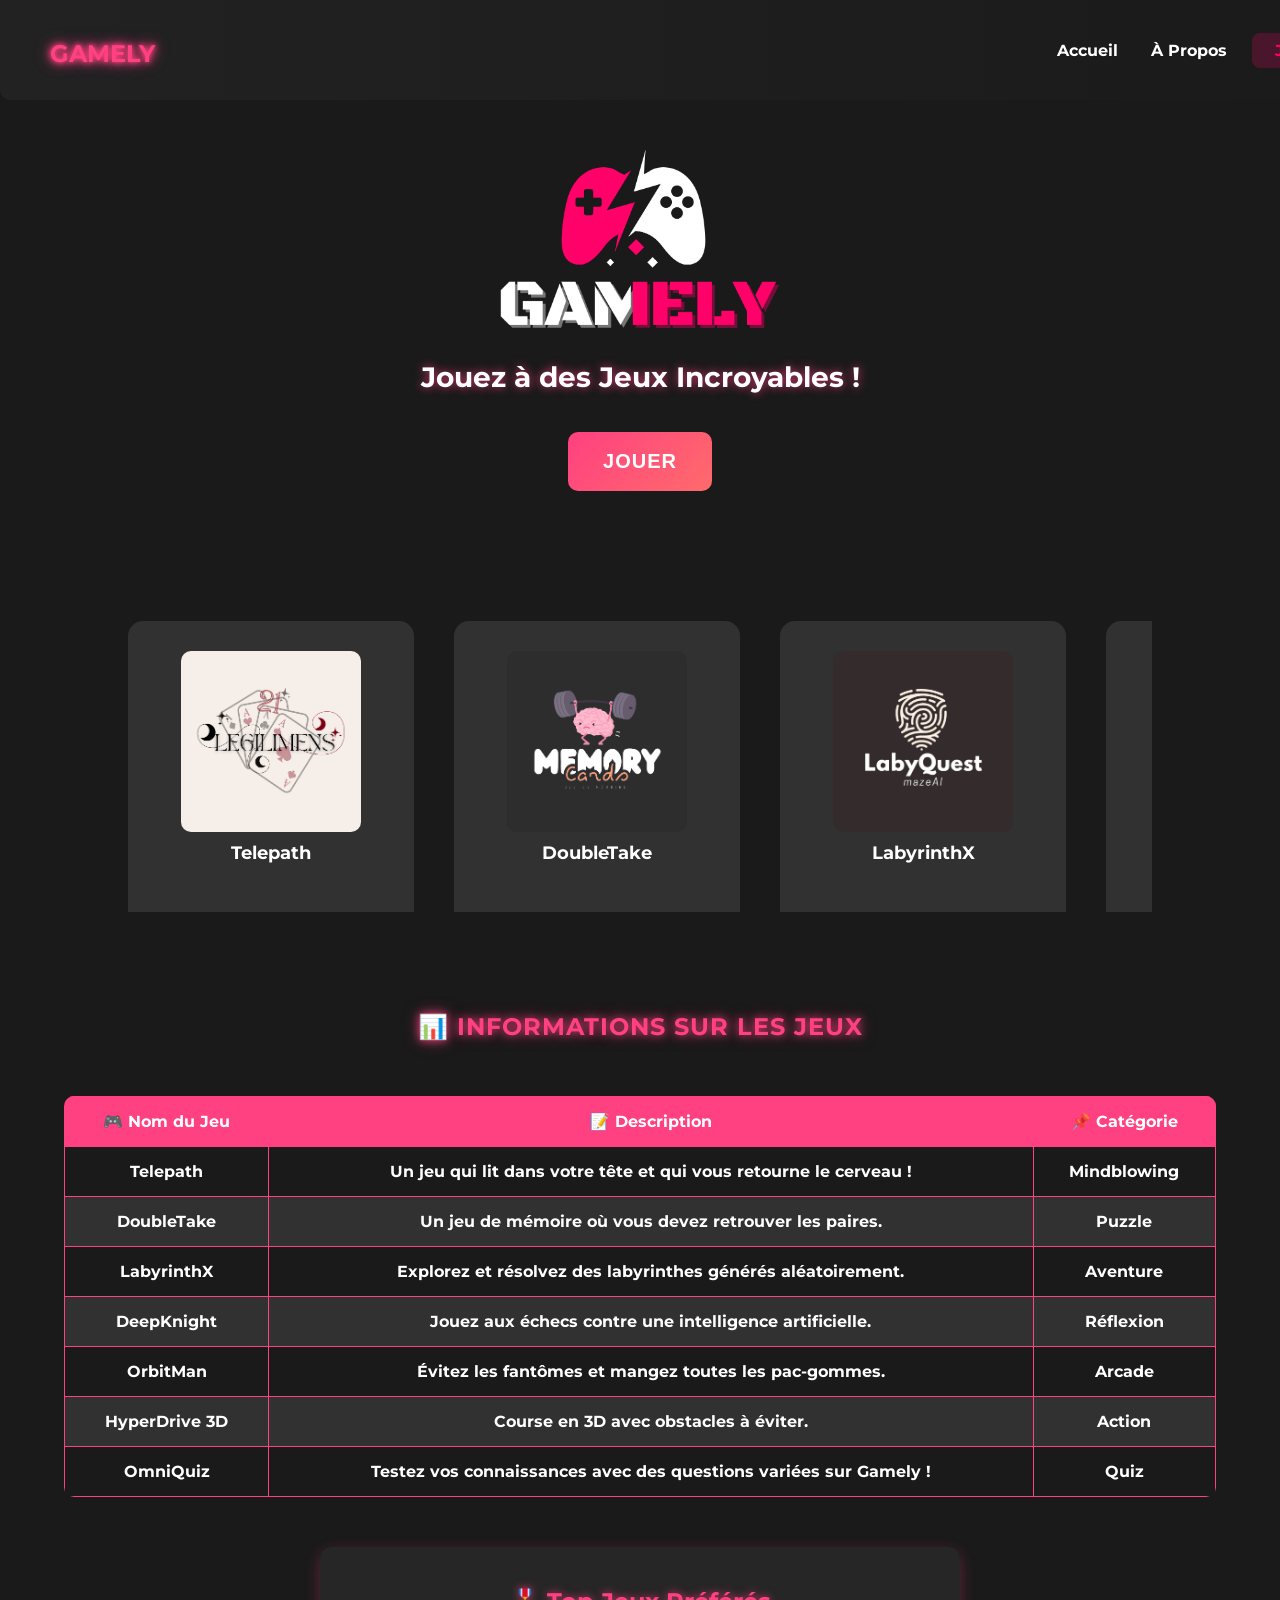
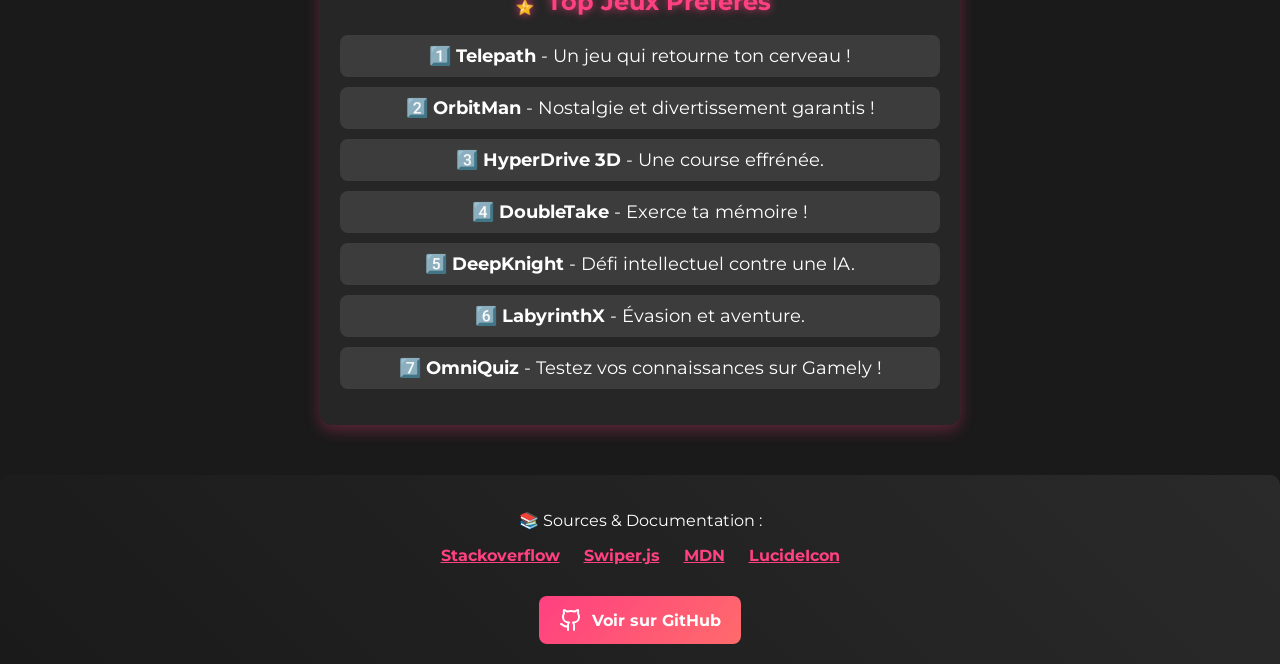
==== interface/index.html @ 01cd7a86 "feat(portal): implement core gaming hub, catalog, and modal launcher" ====
<!DOCTYPE html>
<html lang="fr">
<head>
    <meta charset="UTF-8">
    <meta name="viewport" content="width=device-width, initial-scale=1.0">
    <title>Gamely - Accueil</title>
    <link rel="stylesheet" href="css/styles.css">
    <link rel="icon" type="image/x-icon" href="images/favicon.ico">
    <script src="https://cdn.tailwindcss.com"></script>
    <script src="https://unpkg.com/lucide@latest"></script>
    <link rel="stylesheet" href="https://cdn.jsdelivr.net/npm/swiper/swiper-bundle.min.css">
    <link rel="stylesheet" href="https://cdnjs.cloudflare.com/ajax/libs/aos/2.3.4/aos.css">
</head>
<body>

    <header class="header">
        <h1 class="logo"><a href="index.html" class="neon-text">GAMELY</a></h1>
        <nav>
            <ul class="nav-links">
                <li><a href="index.html"><i data-lucide="home"></i> Accueil</a></li>
                <li><a href="about.html"><i data-lucide="info"></i> À Propos</a></li>
                <li class="nav-jeux"><a href="jeux.html"><i data-lucide="gamepad-2"></i> Jeux</a></li>
            </ul>
        </nav>
        <div class="menu-toggle" onclick="toggleMenu()">
            <i data-lucide="menu"></i>
        </div>
    </header>    

    <main class="content">
        <section class="hero" data-aos="fade-up">
            <img src="images/gamely.png" alt="Gamely Logo" class="hero-logo" data-aos="fade-up">
            <h1 class="hero-title">
                <a href="#top_jeux" style="color: inherit; text-decoration: none;">
                    Jouez à des Jeux Incroyables !
                </a>
            </h1>
            <button class="play-button" onclick="window.location.href='jeux.html'">Jouer</button>
        </section>
        
        <!-- 🎮 Carousel Jeux + liens ancres en js (vers page jeux.html) -->
        <div class="carousel-container" data-aos="fade-up"> 
            <div class="swiper mySwiper">
                <div class="swiper-wrapper">
                    <div class="swiper-slide" onclick="redirectToJeux(0)">
                        <img src="images/legilimens.png" alt="Telepath">
                        <h3>Telepath</h3>
                    </div>
                    <div class="swiper-slide" onclick="redirectToJeux(1)">
                        <img src="images/memorycard.png" alt="DoubleTake">
                        <h3>DoubleTake</h3>
                    </div>
                    <div class="swiper-slide" onclick="redirectToJeux(2)">
                        <img src="images/labyquest.png" alt="LabyrinthX">
                        <h3>LabyrinthX</h3>
                    </div>
                    <div class="swiper-slide" onclick="redirectToJeux(3)">
                        <img src="images/aichess.png" alt="DeepKnight">
                        <h3>DeepKnight</h3>
                    </div>
                    <div class="swiper-slide" onclick="redirectToJeux(4)">
                        <img src="images/pacman.png" alt="OrbitMan">
                        <h3>OrbitMan</h3>
                    </div>
                    <div class="swiper-slide" onclick="redirectToJeux(5)">
                        <img src="images/speedyverse.png" alt="HyperDrive 3D">
                        <h3>HyperDrive 3D</h3>
                    </div>
                    <div class="swiper-slide" onclick="redirectToJeux(6)">
                        <img src="images/quiz.png" alt="OmniQuiz">
                        <h3>OmniQuiz</h3>
                    </div>  
                </div>
            </div>
        </div>
        <!-- Popups des jeux -->
        <div id="popup-container" class="popup-container">
            <div class="popup-content">
                <span class="close-btn" onclick="closePopup()">&times;</span>
                <img id="popup-image" src="" alt="Game Image">
                <h3 id="popup-title"></h3>
                <p id="popup-description"></p>
        
                <!-- Tableau des commandes -->
                <table id="popup-commands" class="popup-commands">
                    <thead>
                        <tr>
                            <th>Touche</th>
                            <th>Action</th>
                        </tr>
                    </thead>
                    <tbody>
                        <!-- Ct dynam. rempli via JS -->
                    </tbody>
                </table>
        
                <button id="play-game-btn" class="play-game-btn">Lancer le jeu</button>
            </div>
        </div>        

        <!-- Tableau d'informations -->
        <section id="top_jeux" class="table-section title-line" data-aos="fade-up">
            <h2>📊 Informations sur les Jeux</h2>
            <table class="game-table">
                <thead>
                    <tr>
                        <th>🎮 Nom du Jeu</th>
                        <th>📝 Description</th>
                        <th>📌 Catégorie</th>
                    </tr>
                </thead>
                <tbody>
                    <tr>
                        <td>Telepath</td>
                        <td>Un jeu qui lit dans votre tête et qui vous retourne le cerveau !</td>
                        <td>Mindblowing</td>
                    </tr>
                    <tr>
                        <td>DoubleTake</td>
                        <td>Un jeu de mémoire où vous devez retrouver les paires.</td>
                        <td>Puzzle</td>
                    </tr>
                    <tr>
                        <td>LabyrinthX</td>
                        <td>Explorez et résolvez des labyrinthes générés aléatoirement.</td>
                        <td>Aventure</td>
                    </tr>
                    <tr>
                        <td>DeepKnight</td>
                        <td>Jouez aux échecs contre une intelligence artificielle.</td>
                        <td>Réflexion</td>
                    </tr>
                    <tr>
                        <td>OrbitMan</td>
                        <td>Évitez les fantômes et mangez toutes les pac-gommes.</td>
                        <td>Arcade</td>
                    </tr>
                    <tr>
                        <td>HyperDrive 3D</td>
                        <td>Course en 3D avec obstacles à éviter.</td>
                        <td>Action</td>
                    </tr>
                    <tr>
                        <td>OmniQuiz</td>
                        <td>Testez vos connaissances avec des questions variées sur Gamely !</td>
                        <td>Quiz</td>
                    </tr>
                </tbody>
            </table>
        </section>        
        
        <!-- 🎖️ Classement des Jeux -->
        <section class="game-ranking" data-aos="fade-up">
            <h2>🎖️ Top Jeux Préférés</h2>
            <ol>
                <li>1️⃣ <strong>Telepath</strong> - Un jeu qui retourne ton cerveau !</li>
                <li>2️⃣ <strong>OrbitMan</strong> - Nostalgie et divertissement garantis !</li>
                <li>3️⃣ <strong>HyperDrive 3D</strong> - Une course effrénée.</li>
                <li>4️⃣ <strong>DoubleTake</strong> - Exerce ta mémoire !</li>
                <li>5️⃣ <strong>DeepKnight</strong> - Défi intellectuel contre une IA.</li>
                <li>6️⃣ <strong>LabyrinthX</strong> - Évasion et aventure.</li>
                <li>7️⃣ <strong>OmniQuiz</strong> - Testez vos connaissances sur Gamely !</li>
            </ol>
        </section>
        
    </main>
    
    <!-- 🌍 Footer avec sources et crédits -->
    <footer class="footer" data-aos="fade-up">
        <p>📚 Sources & Documentation :</p>
        <ul>
            <li><a href="https://stackoverflow.com/" target="_blank">Stackoverflow</a></li>
            <li><a href="https://swiperjs.com/" target="_blank">Swiper.js</a></li>
            <li><a href="https://developer.mozilla.org/fr/" target="_blank">MDN</a></li>
            <li><a href="https://lucide.dev/" target="_blank">LucideIcon</a></li>
        </ul>
        <!-- 🔗 Bouton vers GitHub -->
        <div class="github-btn">
            <a href="#" target="_blank">
                <img src="images/github.svg" alt="GitHub" class="github-icon"> Voir sur GitHub
            </a>
        </div>
    </footer>

    <script src="https://cdn.jsdelivr.net/npm/swiper/swiper-bundle.min.js"></script>
    <script src="https://cdnjs.cloudflare.com/ajax/libs/aos/2.3.4/aos.js"></script>
    <script src="js/script.js"></script>
    <script>
        AOS.init();
        var swiper = new Swiper(".mySwiper", {
            slidesPerView: "auto",
            spaceBetween: 20,
            loop: true,
            autoplay: {
                delay: 3000,
                disableOnInteraction: false,
            },
            breakpoints: {
                640: { slidesPerView: 2, spaceBetween: 20 },
                768: { slidesPerView: 3, spaceBetween: 30 },
                1024: { slidesPerView: 4, spaceBetween: 40 }
            }
        });

        function toggleMenu() {
            const navLinks = document.querySelector(".nav-links");
            navLinks.classList.toggle("active");
        }
    </script>
</body>
</html>
---- interface/css/styles.css ----
/* 🎨 Amélioration du Design */
@import url('https://fonts.googleapis.com/css2?family=Montserrat:wght@300;400;600&display=swap');

body {
    font-family: 'Montserrat', sans-serif;
    background-color: #1a1a1a;
    color: white;
    margin: 0;
    padding: 0;
}

/* 🌟 Header et Navigation */
.header {
    display: flex;
    justify-content: space-between;
    align-items: center;
    padding: 15px 50px;
    background: linear-gradient(90deg, #222, #1a1a1a);
    border-bottom-left-radius: 10px;
    border-bottom-right-radius: 10px;
    position: fixed;
    width: 100%;
    top: 0;
    left: 0;
    z-index: 1000;
    height: 70px;
}

.neon-text {
    display: inline-block;
    font-size: 24px;
    font-weight: bold;
    text-decoration: none;
    color: #ff4081;
    text-shadow: 0 0 5px #ff4081, 0 0 10px #ff4081, 0 0 15px #ff4081;
    transition: transform 0.5s cubic-bezier(0.4, 0, 0.2, 1);
}

.neon-text:hover {
    transform: scale(1.08);
}

/* 🌟 Navigation - Alignement des icônes */
.nav-links {
    list-style: none;
    display: flex;
    gap: 25px;
}

.nav-links li {
    display: flex;
    align-items: center;
}

.nav-links li a {
    text-decoration: none;
    color: white;
    font-size: 16px;
    font-weight: bold;
    display: flex;
    align-items: center;
    gap: 8px;
    transition: color 0.3s, transform 0.3s;
    position: relative;
}

/* Effet de survol et soulignement dynamique */
.nav-links li a:hover {
    color: #ff4081;
    transform: scale(1.1);
}

.nav-links li a::after {
    content: "";
    position: absolute;
    width: 0%;
    height: 2px;
    bottom: -3px;
    left: 50%;
    background: #ff4081;
    transition: width 0.3s ease, left 0.3s ease;
}

.nav-links li a:hover::after {
    width: 100%;
    left: 0;
}
/* 🎮 Mise en avant de l'onglet "Jeux" */
.nav-links .nav-jeux a {
    color: #ff0062;
    font-weight: bold;
    background: rgba(255, 0, 111, 0.2);
    padding: 8px 15px;
    border-radius: 8px;
    transition: background 0.3s, transform 0.3s;
}

.nav-links .nav-jeux a:hover {
    background: rgba(255, 0, 111, 0.4);
    transform: scale(1.1);
}

/* 🎮 Section Hero */
.hero {
    text-align: center;
    margin-top: 100px;
    padding: 50px 20px;
}

/* 🌟 Animation d'apparition du logo */
@keyframes fadeSlideIn {
    0% {
        opacity: 0;
        transform: translateY(-50px) scale(0.8);
    }
    100% {
        opacity: 1;
        transform: translateY(0) scale(1);
    }
}

/* 🌟 Animation et logo */
@keyframes fadeSlideIn {
    0% {
        opacity: 0;
        transform: translateY(-40px) scale(0.7);
    }
    100% {
        opacity: 1;
        transform: translateY(0) scale(1);
    }
}

.hero-logo {
    width: 280px; 
    display: block;
    margin: 0 auto 15px auto;
    animation: fadeSlideIn 0.8s ease-out forwards;
    position: relative;
    z-index: 10;
}

/* 🎮 Texte sous le logo */
.hero-title {
    font-size: 28px;
    font-weight: bold;
    text-shadow: 0px 0px 10px rgba(255, 64, 129, 0.8);
    margin-top: 30px;
}

/* 🎮 Bouton Jouer - Mise en avant */
.play-button {
    background: linear-gradient(135deg, #ff4081, #ff6b6b);
    color: white;
    padding: 18px 35px;
    font-size: 20px;
    font-weight: bold;
    border-radius: 10px;
    cursor: pointer;
    border: none;
    transition: background 0.3s, transform 0.3s, box-shadow 0.3s;
    text-transform: uppercase;
    letter-spacing: 1px;
    margin-top: 15px;
    display: inline-block;
}

.play-button:hover {
    background: linear-gradient(135deg, #ff6b6b, #ff4081);
    transform: scale(1.1);
    box-shadow: 0px 5px 15px rgba(255, 64, 129, 0.8);
}

/* 🎮 Carrousel */
.carousel-container {
    margin: 50px auto;
    width: 80%;
    padding-top: 30px;
    padding-bottom: 30px;
}

.swiper-slide {
    display: flex;
    flex-direction: column;
    align-items: center;
    justify-content: center;
    cursor: pointer;
    background: rgba(255, 255, 255, 0.1);
    border-radius: 15px;
    padding: 30px;
    transition: transform 0.3s, box-shadow 0.3s;
    overflow: hidden;
    position: relative;
    text-align: center; 
    height: 100%; 
}

.swiper-slide:hover {
    transform: scale(1.05);
    box-shadow: 0px 0px 20px rgba(255, 64, 129, 0.8);
}

/* 🎮 Image des jeux dans le carrousel - Centrage parfait */
.swiper-slide img {
    display: flex;
    justify-content: center;
    align-items: center;
    margin: auto; 
    max-width: 80%; 
    max-height: 80%;
    object-fit: contain; 
    border-radius: 10px;
    transition: transform 0.3s, box-shadow 0.3s;
}

/* 🎮 Titre des Jeux */
.swiper-slide h3 {
    font-weight: bold;
    text-align: center;
    margin-top: 10px;
    font-size: 18px;
}

/* 📊 Section Informations sur les Jeux */
.table-section {
    text-align: center;
    margin-top: 50px;
}

.table-section h2 {
    font-size: 28px;
    font-weight: bold;
    color: #ff4081;
    text-shadow: 0px 0px 8px rgba(255, 64, 129, 0.8), 0px 0px 15px rgba(255, 64, 129, 0.5);
    position: relative;
    display: inline-block;
    padding-bottom: 10px;
}

/* 📊 Tableau */
.game-table {
    width: 90%;
    margin: 30px auto;
    border-collapse: collapse;
    border-radius: 10px;
    overflow: hidden;
    font-size: 16px;
}

.game-table th, .game-table td {
    border: 1px solid #ff4081;
    padding: 15px;
    text-align: center;
    font-weight: bold;
}

.game-table th {
    background: #ff4081;
    color: white;
    font-weight: bold;
}

.game-table tr:nth-child(even) {
    background: rgba(255, 255, 255, 0.1);
}

.game-table tr:hover {
    background: rgba(255, 255, 255, 0.2);
    transition: 0.3s;
}
/* Effet de survol et soulignement dynamique */
.title-line h2 {
    position: relative;
    display: inline-block;
    padding-bottom: 5px;
    font-size: 24px;
    font-weight: bold;
    color: #ff4081;
    text-transform: uppercase;
    letter-spacing: 1px;
    transition: color 0.3s ease-in-out;
}

.title-line h2::after {
    content: "";
    position: absolute;
    width: 0%;
    height: 2px;
    bottom: -5px;
    left: 50%;
    background: #ff4081;
    transition: width 0.3s ease, left 0.3s ease;
}

.title-line h2:hover {
    color: #ff6b6b;
}

.title-line h2:hover::after {
    width: 100%;
    left: 0;
}


/* 🍔 Menu Toggle (Mobile) */
.menu-toggle {
    display: none;
    font-size: 28px;
    cursor: pointer;
    color: white;
    transition: transform 0.3s;
}

.menu-toggle:hover {
    transform: scale(1.1);
}

/* 📱 Responsive - Apparition du menu burger uniquement sur mobile */
@media (max-width: 768px) {
    .menu-toggle {
        display: block;
    }

    .nav-links {
        display: none;
        flex-direction: column;
        position: absolute;
        top: 70px;
        right: 10px;
        background: linear-gradient(to bottom, #1a1a1a, #2a2a2a);
        width: 200px;
        text-align: right;
        padding: 10px;
        border-radius: 8px;
    }

    .nav-links.active {
        display: flex;
    }

    /* Ajustement de la navbar en mode mobile */
    .nav-links li {
        padding: 10px 0;
    }

    .nav-links li a {
        font-size: 18px;
    }

    .hero-title {
        font-size: 22px;
    }

    .play-button {
        font-size: 18px;
        padding: 12px 30px;
    }

    /* Ajustement du tableau sur mobile */
    .game-table {
        width: 100%;
    }
}

/* ~~~~~~🎮 Popup des jeux~~~~~~ */
.popup-container {
    display: none;
    position: fixed;
    top: 0;
    left: 0;
    width: 100%;
    height: 100%;
    background: rgba(0, 0, 0, 0.7);
    justify-content: center;
    align-items: center;
    z-index: 2000;
    backdrop-filter: blur(8px);
}

/* 🌟 Agrandissement et dispo */
.popup-content {
    background: #222;
    padding: 30px;
    border-radius: 15px;
    width: 480px; /* à Agrandir */
    max-width: 90%;
    text-align: center;
    position: relative;
    animation: fadeIn 0.4s ease-in-out;
    box-shadow: 0px 10px 20px rgba(0, 0, 0, 0.5);
}

/* 🔥 Animation d’apparition */
@keyframes fadeIn {
    from { opacity: 0; transform: translateY(-20px); }
    to { opacity: 1; transform: translateY(0); }
}

.popup-content img {
    display: block;
    margin: 0 auto;
    width: 80%;
    max-height: 200px;
    object-fit: contain;
    border-radius: 15px;
}

.popup-content h3 {
    font-size: 24px;
    font-weight: bold;
    margin-bottom: 10px;
    color: #ff4081;
    text-shadow: 0px 0px 5px rgba(255, 64, 129, 0.8);
}

.popup-content p {
    font-size: 16px;
    color: #ddd;
    margin-bottom: 15px;
}

/* 🕹 Tableau des commandes */
.popup-commands {
    width: 100%;
    margin-top: 15px;
    border-collapse: collapse;
    background: rgba(255, 255, 255, 0.05);
    border-radius: 8px;
}

.popup-commands th, .popup-commands td {
    border: 1px solid #ff4081;
    padding: 10px;
    text-align: center;
    font-weight: bold;
    color: white;
}

.popup-commands th {
    background: #ff4081;
    color: white;
}
.popup-commands td svg {
    display: block;
    margin: auto;
}

/* 🔥 Icônes Lucide et touches encadrées */
.popup-commands td i,
.popup-commands td strong {
    background: rgba(255, 255, 255, 0.1);
    padding: 6px 12px;
    border-radius: 5px;
    font-size: 18px;
    display: inline-flex;
    align-items: center;
    justify-content: center; /* Centrer  */
    text-align:center;
    min-width: 40px;
    min-height: 40px;
}

/* 🎮 Style des touches dans le tableau */
.key-box {
    display: inline-block;
    padding: 8px 14px;
    font-size: 16px;
    font-weight: bold;
    color: white;
    background: rgba(255, 255, 255, 0.2);
    border: 2px solid white;
    border-radius: 8px;
    text-align: center;
    min-width: 40px;
}

/* 🖱️ Icônes Lucide dans le tableau */
.popup-commands td i {
    font-size: 24px;
    display: flex;
    align-items: center;
    justify-content: center;
}

/* 🚀 Bouton "Lancer le jeu" */
.play-game-btn {
    background: linear-gradient(135deg, #ff4081, #ff6b6b);
    color: white;
    padding: 14px 28px;
    font-size: 18px;
    font-weight: bold;
    border-radius: 10px;
    cursor: pointer;
    border: none;
    transition: background 0.3s, transform 0.3s;
    margin-top: 10px;
}

.play-game-btn:hover {
    background: linear-gradient(135deg, #ff6b6b, #ff4081);
    transform: scale(1.1);
}

/* ❌ Ajustement de la croix pour fermer la popup */
.close-btn {
    position: absolute;
    top: 10px;
    right: 15px;
    font-size: 30px;
    cursor: pointer;
    color: white;
    transition: transform 0.3s;
}

.close-btn:hover {
    transform: scale(1.2);
}

/* 📱 Responsive: Ajustement pour mobile */
@media (max-width: 500px) {
    .popup-content {
        width: 90%;
        padding: 20px;
    }
    .popup-commands td i,
    .popup-commands td strong {
        font-size: 16px;
        padding: 5px 8px;
    }
}

/* ~~~~~~~~🕹 Galerie des Jeux (page jeux.html)~~~~~~~~ */
.game-gallery {
    display: flex;
    flex-wrap: wrap;
    justify-content: center;
    gap: 30px;
    padding: 50px 20px;
}

.game-card {
    background: rgba(255, 255, 255, 0.1);
    padding: 20px;
    border-radius: 15px;
    text-align: center;
    cursor: pointer;
    transition: transform 0.3s ease, box-shadow 0.3s ease;
    width: 250px; /* à Agrandir */
    height: 320px; /* à Ajuster */
}

.game-card img {
    display: flex;
    justify-content: center;
    align-items: center;
    margin: auto; 
    width: 90%;
    height: 180px; /* à Ajustement */
    object-fit: cover;
    border-radius: 10px;
}

.game-card h3 {
    font-size: 20px;
    font-weight: bold;
    margin-top: 10px;
}

/* Effet au survol */
.game-card:hover {
    transform: scale(1.08);
    box-shadow: 0px 5px 15px rgba(255, 64, 129, 0.5);
}

/* ~~~~🎮 Popup des jeux~~~~ */
.popup-container {
    display: none;
    position: fixed;
    top: 0;
    left: 0;
    width: 100%;
    height: 100%;
    background: rgba(0, 0, 0, 0.8);
    justify-content: center;
    align-items: center;
    z-index: 9999;
    overflow: auto;
}

/* 📌 Style de la popup */
.popup-content {
    background: #1a1a1a;
    padding: 30px;
    border-radius: 15px;
    width: 500px; /* à Agrandir */
    text-align: center;
    position: relative;
    animation: fadeIn 0.3s ease-in-out;
}

/* 📌 Image de la popup */
.popup-content img {
    display: block;
    margin: 0 auto;
    width: 80%;
    max-height: 200px;
    object-fit: contain;
    border-radius: 15px;
}

/* 📌 Titre et description */
.popup-content h3 {
    font-size: 24px;
    font-weight: bold;
    margin-bottom: 10px;
}

.popup-content p {
    font-size: 16px;
    color: #ddd;
    margin-bottom: 15px;
}

/* 🎨 Style du pseudo du créateur */
.popup-creator {
    font-size: 16px;
    color: #fff;
    margin-top: 10px;
    font-style: italic;
}

/* 🌟 Lien du créateur avec effet néon */
.creator-link {
    color: #ff4081;
    text-shadow: 0 0 5px #ff4081, 0 0 7px #ff4081, 0 0 12px #ff4081;
    font-weight: bold;
    transition: color 0.3s, text-shadow 0.3s, transform 0.3s;
    position: relative;
    display: inline-block;
}

/* 🔥 Animation de soulignement */
.creator-link::after {
    content: "";
    position: absolute;
    width: 0%;
    height: 2px;
    bottom: -3px;
    left: 50%;
    background: #ff4081;
    transition: width 0.3s ease, left 0.3s ease;
}

.creator-link:hover {
    color: #ff6b6b;
    text-shadow: 0 0 10px #ff6b6b, 0 0 20px #ff6b6b, 0 0 30px #ff6b6b;
    transform: scale(1.1);
}

.creator-link:hover::after {
    width: 100%;
    left: 0;
}

/* 🕹 Table des commandes */
.popup-commands {
    width: 100%;
    margin-top: 15px;
    border-collapse: collapse;
    border-radius: 10px; /* Arrondi */
    overflow: hidden;
    background: rgba(255, 255, 255, 0.05);
}

.popup-commands th, .popup-commands td {
    border: 1px solid #ff4081;
    padding: 10px;
    text-align: center;
    font-weight: bold;
    color: white;
}

/* 🎮 Bouton "Lancer le jeu" */
.play-game-btn {
    background: linear-gradient(135deg, #ff4081, #ff6b6b);
    color: white;
    padding: 14px 28px;
    font-size: 16px;
    font-weight: bold;
    border-radius: 10px;
    cursor: pointer;
    border: none;
    transition: background 0.3s, transform 0.3s;
}

.play-game-btn:hover {
    background: linear-gradient(135deg, #ff6b6b, #ff4081);
    transform: scale(1.1);
}

/* ❌ Bouton pour fermer la popup */
.close-btn {
    position: absolute;
    top: 15px;
    right: 20px;
    font-size: 30px;
    cursor: pointer;
    color: white;
    transition: transform 0.3s;
}

.close-btn:hover {
    transform: scale(1.2);
}

/* 🎖️ Classement des jeux */
.game-ranking {
    margin: 50px auto;
    padding: 20px;
    max-width: 600px;
    text-align: center;
    background: rgba(255, 255, 255, 0.05);
    border-radius: 12px;
    box-shadow: 0px 5px 15px rgba(255, 64, 129, 0.3);
}

.game-ranking h2 {
    font-size: 24px;
    font-weight: bold;
    color: #ff4081;
    text-shadow: 0px 0px 8px rgba(255, 64, 129, 0.8);
}

.game-ranking ol {
    list-style: none;
    padding: 0;
}

.game-ranking li {
    font-size: 18px;
    margin: 10px 0;
    padding: 10px;
    background: rgba(255, 255, 255, 0.1);
    border-radius: 8px;
    transition: transform 0.3s, box-shadow 0.3s;
}

.game-ranking li:hover {
    transform: scale(1.05);
    box-shadow: 0px 5px 15px rgba(255, 64, 129, 0.5);
}


/*~~~~~~~🌍 Footer~~~~~~ */
.footer {
    margin-top: 50px;
    padding: 20px;
    background: linear-gradient(45deg, #1a1a1a, #2a2a2a);
    border-top-left-radius: 10px;
    border-top-right-radius: 10px;
    text-align: center;
    color: white;
}

.footer ul {
    list-style: none;
    padding: 0;
}

.footer ul li {
    display: inline;
    margin: 0 10px;
}

.footer ul li a {
    color: #ff4081;
    font-weight: bold;
    transition: color 0.3s;
}

.footer ul li a:hover {
    color: #ff6b6b;
}

/* Underline neon */
.neon-underline {
    position: relative;
    display: inline-block;
    color: #ff4081;
    transition: color 0.3s;
    font-style: italic;
    font-weight: bold;
}

.neon-underline::after {
    content: "";
    position: absolute;
    left: 0;
    bottom: -4px;
    width: 0;
    height: 3px;
    font-style: italic;
    font-weight: bold;
    background: linear-gradient(90deg, #ff4081, #ff6b6b);
    box-shadow: 0 0 5px #ff4081, 0 0 10px #ff4081;
    transition: width 0.4s cubic-bezier(0.4, 0, 0.2, 1);
}

.neon-underline:hover {
    color: rgb(253, 103, 153);
    text-shadow: 0 0 5px #ff4081, 0 0 10px #ff4081, 0 0 20px #ff4081;
}

.neon-underline:hover::after {
    width: 100%;
}

/* 📌 Bouton GitHub dans le footer */
.github-btn {
    margin-top: 15px;
    text-align: center;
    display: inline-flex;          /* Aligne l'icône et le texte */
    align-items: center;           /* Centre verticalement l'icône et le texte */
}

.github-btn a {
    display: inline-flex;
    align-items: center;
    gap: 5px;                      /* Réduit l'espacement entre l'icône et le texte */
    padding: 12px 20px;
    background: linear-gradient(135deg, #ff4081, #ff6b6b);
    color: white;
    font-weight: bold;
    text-decoration: none;
    border-radius: 8px;
    transition: transform 0.2s ease-in-out, box-shadow 0.2s ease-in-out;
}

.github-btn a i {
    font-size: 20px;
}

.github-btn a:hover {
    transform: scale(1.05);        /* Légèrement moins fort pour garder l'effet élégant */
    box-shadow: 0px 0px 10px rgba(255, 64, 129, 0.8);
}

/* Icon GitHub */
.github-icon {
    width: 24px;                   /* Taille réduite pour mieux s'aligner */
    height: 24px;
    vertical-align: middle;
    margin-right: 4px;             /* Réduit l'espace entre l'icône et le texte */
    transition: transform 0.3s ease-in-out;
}

.github-btn:hover .github-icon {
    transform: scale(1.1);
}

/* 🎖️ Classement des jeux */
.game-ranking {
    margin: 50px auto;
    padding: 20px;
    max-width: 600px;
    text-align: center;
    background: rgba(255, 255, 255, 0.05);
    border-radius: 12px;
    box-shadow: 0px 5px 15px rgba(255, 64, 129, 0.3);
}

.game-ranking h2 {
    font-size: 24px;
    font-weight: bold;
    color: #ff4081;
    text-shadow: 0px 0px 8px rgba(255, 64, 129, 0.8);
}

.game-ranking ol {
    list-style: none;
    padding: 0;
}

.game-ranking li {
    font-size: 18px;
    margin: 10px 0;
    padding: 10px;
    background: rgba(255, 255, 255, 0.1);
    border-radius: 8px;
    transition: transform 0.3s, box-shadow 0.3s;
}

.game-ranking li:hover {
    transform: scale(1.05);
    box-shadow: 0px 5px 15px rgba(255, 64, 129, 0.5);
}

/* ~~~~~~~~🎮 Popup du jeu (lancer)~~~~~~~~ */
.game-popup {
    display: none;
    position: fixed;
    top: 0;
    left: 0;
    width: 100%;
    height: 100%;
    background: rgba(0, 0, 0, 0.9);
    justify-content: center;
    align-items: center;
    z-index: 3000;
    backdrop-filter: blur(8px);
    transition: opacity 0.3s ease-in-out;
}

/* 📌 Contenu de la popup */
.game-popup-content {
    width: 90%;
    height: 90%;
    max-width: 1100px; 
    max-height: 90vh;
    background: #1a1a1a;
    border-radius: 15px;
    position: relative;
    display: flex;
    flex-direction: column;
    overflow: hidden;
    box-shadow: 0px 10px 30px rgba(0, 0, 0, 0.7);
}

/* 🕹️ Iframe du jeu */
#game-iframe {
    width: 100%;
    height: 100%;
    border-radius: 10px;
    background: #000;
}

/* 🔘 Boutons d'actions */
.game-popup-header {
    display: flex;
    justify-content: space-between;
    align-items: center;
    padding: 12px;
    background: #222;
    border-top-left-radius: 15px;
    border-top-right-radius: 15px;
    box-shadow: 0px 3px 8px rgba(0, 0, 0, 0.3);
    align-items: center;
}

/* conteneur boutons "Plein écran" et "Relancer" */
.game-controls {
    display: flex;
    gap: 8px;
}

/* 🖥️ Bouton plein écran */
.fullscreen-btn {
    background: #ff4081;
    color: white;
    border: none;
    padding: 10px 18px;
    cursor: pointer;
    font-size: 16px;
    border-radius: 8px;
    transition: background 0.3s, transform 0.3s;
    display: flex;
    align-items: center;
    gap: 8px;
}

.fullscreen-btn i {
    font-size: 20px;
}

.fullscreen-btn:hover {
    background: #ff6b6b;
    transform: scale(1.05);
}

/* 🎮 Bouton Relancer */
.reload-game-btn {
    background: #ff4081;
    color: white;
    border: none;
    padding: 10px 18px;
    cursor: pointer;
    font-size: 16px;
    border-radius: 8px;
    transition: background 0.3s, transform 0.3s;
    display: flex;
    align-items: center;
    gap: 8px;
}

.reload-game-btn i {
    font-size: 20px;
}

.reload-game-btn:hover {
    background: #ff6b6b;
    transform: scale(1.05);
}

/* ❌ Bouton pour fermer */
.close-game-btn {
    font-size: 28px;
    cursor: pointer;
    color: white;
    transition: transform 0.3s, color 0.3s;
    margin-left: auto;
}

.close-game-btn:hover {
    transform: scale(1.2);
    color: #ff4081;
}

/* 📱 Responsive: Ajustement pour mobile */
@media (max-width: 768px) {
    .game-popup-content {
        width: 95%;
        height: 85%;
    }

    .fullscreen-btn {
        padding: 8px 14px;
        font-size: 14px;
    }

    .close-game-btn {
        font-size: 24px;
    }
}

/* 🔥 Animation de transition du popup */
@keyframes fadeInScale {
    from {
        opacity: 0;
        transform: scale(0.8);
    }
    to {
        opacity: 1;
        transform: scale(1);
    }
}

@keyframes fadeOutScale {
    from {
        opacity: 1;
        transform: scale(1);
    }
    to {
        opacity: 0;
        transform: scale(0.8);
    }
}

/* ~~~~~~about.html~~~~~~ */

/* 🌟 Espacement du logo */
.hero-logo2 {
    width: 280px; 
    display: block;
    margin: 0 auto 15px auto;
    animation: fadeSlideIn 0.8s ease-out forwards;
    position: relative;
    z-index: 10;
    margin-top: 90px;
    margin-bottom: 20px;
}

/* 🏆 Espacement du titre "À Propos de Gamely" */
.hero-title2 {
    font-size: 28px;
    font-weight: bold;
    text-shadow: 0px 0px 10px rgba(255, 64, 129, 0.8);
    margin-top: 30px;
    margin-bottom: 10px;
}

/* 📜 Espacement du texte de description */
.about-text {
    font-size: 1.2rem;
    line-height: 2.2; 
    text-align: center;
    margin: 0 auto; 
    padding: 20px ;
}

/* ~~~~Tableau about.html~~~~ */
.container {
    max-width: 900px;
    margin: 0 auto;
    padding: 20px;
    text-align: center;
}

.games-table {
    width: 100%;
    border-collapse: collapse;
    margin-top: 20px;
    background: rgba(255, 255, 255, 0.05);
    border-radius: 10px;
    overflow: hidden;
}

.games-table th, .games-table td {
    border: 1px solid rgba(255, 64, 129, 0.7);
    padding: 12px;
    text-align: center;
    color: white;
}

.games-table th {
    background: #ff4081;
    color: white;
    font-size: 18px;
}

.games-table tr:nth-child(even) {
    background: rgba(255, 255, 255, 0.03);
}

.games-table tr:hover {
    background: rgba(255, 64, 129, 0.1);
    transition: 0.3s ease;
}


/* Texte néon corps */
.neon-textC {
    font-size: 19.5px;
    font-weight: bold;
    padding: 5px;
    text-decoration: none;
    color: #ff4081;
    text-shadow: 0 0 1px #ff4081, 0 0 5px #ff4081, 0 0 10px #ff4081;
    transition: transform 0.3s;
}

.neon-textC:hover {
    transform: scale(1.1);
}

/* ~~~~🎠 Carrousel de Présentation (about)~~~~ */
.presentation-carousel {
    width: 90%;
    max-width: 850px;
    margin: 30px auto;
    padding: 15px;
    background: rgba(20, 20, 20, 0.9);
    border-radius: 15px;
    box-shadow: 0px 0px 15px rgba(255, 64, 129, 0.6);
    overflow: hidden;
    position: relative;
    transition: height 0.8s ease-in-out;
    min-height: unset;
}

/* Centrage vertical et horizontal des slides */
.presentation-carousel .swiper-slide {
    display: flex;
    align-items: center;
    justify-content: center;
    text-align: center;
}

/* Empêcher les sauts de contenu */
.presentation-carousel .swiper-wrapper {
    display: flex;
    align-items: center;
}

/* Ajuster hauteur minimum */
.presentation-carousel {
    min-height: 200px;
}


/* 🌟 Slide contenant chaque section */
.presentation-slide {
    min-width: 100%;
    transition: transform 0.5s ease-in-out;
    display: flex;
    align-items: center;
    justify-content: center;
    min-height: 400px; 
}

/* 🌟 Contenu des slides */
.card-container {
    position: relative;
    padding: 20px;
    background: rgba(40, 40, 40, 0.95);
    border-radius: 10px;
    text-align: center;
    color: white;
    transition: transform 0.3s ease, box-shadow 0.3s ease;
}

/* ✨ Effet au survol */
.card-container:hover {
    transform: scale(1.02);
    box-shadow: 0px 0px 12px rgba(255, 64, 129, 0.8);
}

/* 🖱️ Drag Scroll - Effet naturel */
.carousel-container {
    display: flex;
    overflow: hidden;
    cursor: grab;
    user-select: none;
}

.carousel-container:active {
    cursor: grabbing;
}

/* 🌟 Pagination */
.swiper-pagination-bullet {
    background: rgba(255, 64, 129, 0.5);
    width: 10px;
    height: 10px;
    border-radius: 50%;
    margin: 0 5px;
    cursor: pointer;
    transition: transform 0.2s ease;
}

.swiper-pagination-bullet-active {
    background: rgba(255, 64, 129, 1);
    transform: scale(1.2);
}

/* 📌 M.P des tableaux */
.table-container {
    width: 100%;
    max-width: 850px;
    margin: 20px auto;
    background: rgba(30, 30, 30, 0.9);
    padding: 20px;
    border-radius: 15px;
    text-align: left;
}

/* 🔥 M.P Titres des tableaux */
.table-container h2 {
    font-size: 22px;
    font-weight: bold;
    color: #ff4081;
    text-align: center;
    margin-bottom: 15px;
    text-transform: uppercase;
    letter-spacing: 1px;
}

/* 🌟 Style des listes dans les tableaux */
.table-container ul,
.table-container ol {
    list-style: none;
    padding: 0;
}

.table-container ul li,
.table-container ol li {
    background: rgba(255, 255, 255, 0.1);
    padding: 12px;
    border-radius: 10px;
    margin-bottom: 8px;
    display: flex;
    align-items: center;
    gap: 10px;
    transition: all 0.3s ease-in-out;
}

/* Effet au survol */
.table-container ul li:hover,
.table-container ol li:hover {
    background: rgba(255, 255, 255, 0.2);
    transform: translateY(-3px);
}

/* 🌟 Icônes dans les listes */
.table-container ul li i,
.table-container ol li i {
    color: #ff6b6b;
    font-size: 18px;
}

/* 🎨 Style des flèches Swiper */
.swiper-button-next,
.swiper-button-prev {
    color: #ff4081 !important;
    padding: 12px;
    border-radius: 50%;
    transition: all 0.3s ease-in-out;
}

.swiper-button-next:hover,
.swiper-button-prev:hover {
    color: #ff0062 !important;
    transform: scale(1.1);
}

/* 🏆 Style des points Swiper */
.swiper-pagination-bullet {
    background: linear-gradient(135deg, #ff4081, #ff6b6b) !important;
    width: 12px;
    height: 12px;
    opacity: 0.7;
    transition: opacity 0.3s ease-in-out;
}

.swiper-pagination-bullet-active {
    opacity: 1;
    transform: scale(1.3);
}
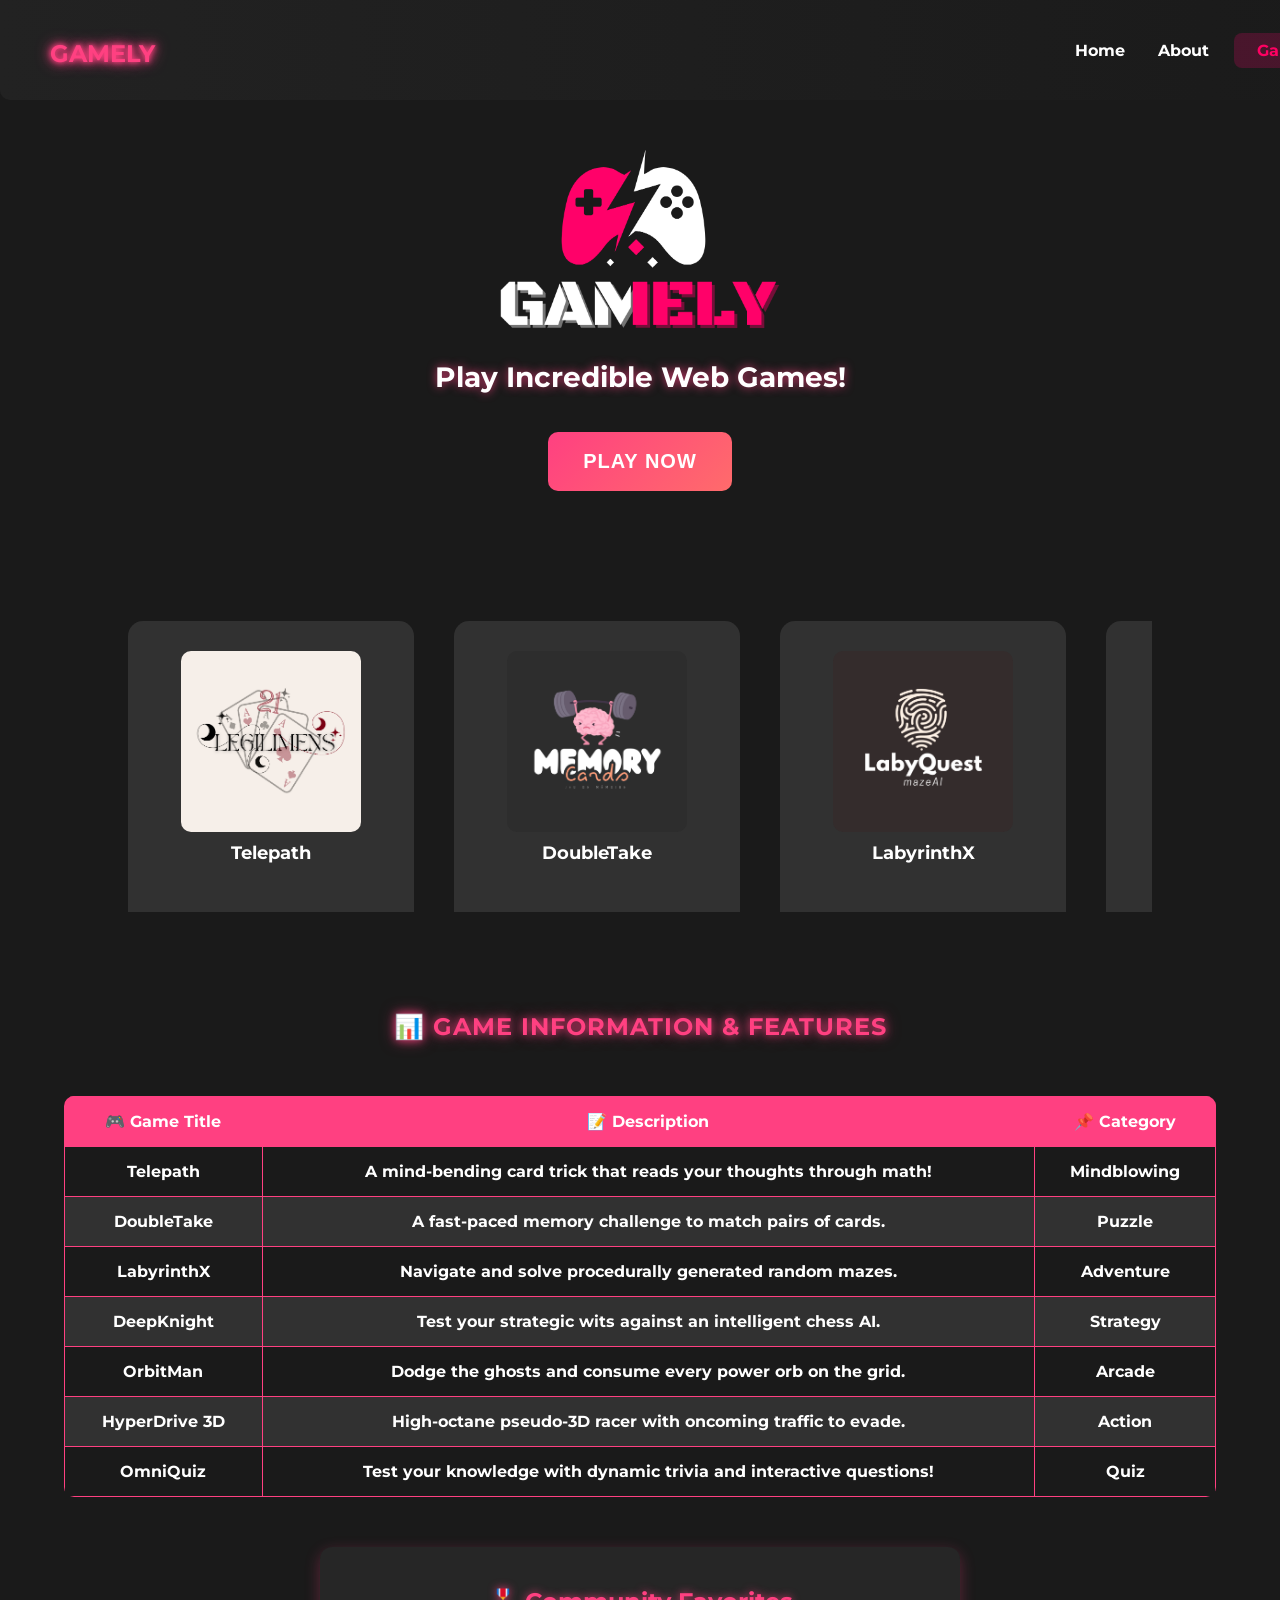
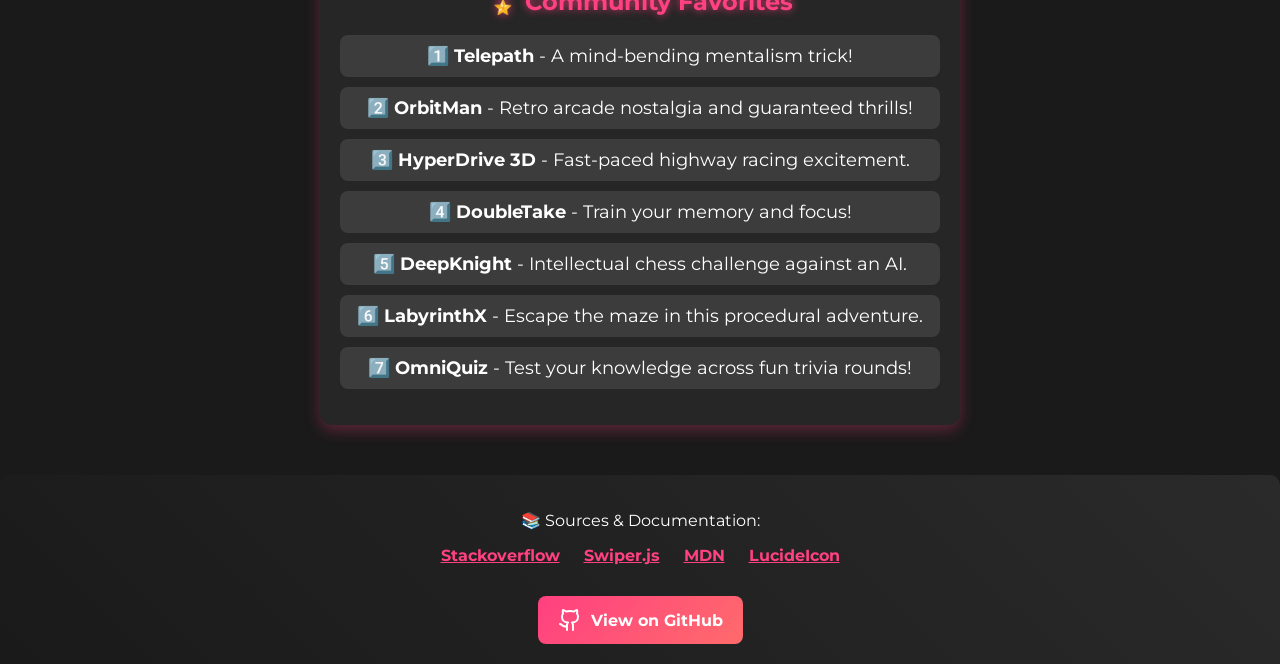
==== commit 4b0a8203: "feat(i18n): translate interface and all games to English" ====
--- a/interface/index.html
+++ b/interface/index.html
@@ -1,9 +1,9 @@
 <!DOCTYPE html>
-<html lang="fr">
+<html lang="en">
 <head>
     <meta charset="UTF-8">
     <meta name="viewport" content="width=device-width, initial-scale=1.0">
-    <title>Gamely - Accueil</title>
+    <title>Gamely - Home</title>
     <link rel="stylesheet" href="css/styles.css">
     <link rel="icon" type="image/x-icon" href="images/favicon.ico">
     <script src="https://cdn.tailwindcss.com"></script>
@@ -17,9 +17,9 @@
         <h1 class="logo"><a href="index.html" class="neon-text">GAMELY</a></h1>
         <nav>
             <ul class="nav-links">
-                <li><a href="index.html"><i data-lucide="home"></i> Accueil</a></li>
-                <li><a href="about.html"><i data-lucide="info"></i> À Propos</a></li>
-                <li class="nav-jeux"><a href="jeux.html"><i data-lucide="gamepad-2"></i> Jeux</a></li>
+                <li><a href="index.html"><i data-lucide="home"></i> Home</a></li>
+                <li><a href="about.html"><i data-lucide="info"></i> About</a></li>
+                <li class="nav-jeux"><a href="jeux.html"><i data-lucide="gamepad-2"></i> Games</a></li>
             </ul>
         </nav>
         <div class="menu-toggle" onclick="toggleMenu()">
@@ -32,10 +32,10 @@
             <img src="images/gamely.png" alt="Gamely Logo" class="hero-logo" data-aos="fade-up">
             <h1 class="hero-title">
                 <a href="#top_jeux" style="color: inherit; text-decoration: none;">
-                    Jouez à des Jeux Incroyables !
+                    Play Incredible Web Games!
                 </a>
             </h1>
-            <button class="play-button" onclick="window.location.href='jeux.html'">Jouer</button>
+            <button class="play-button" onclick="window.location.href='jeux.html'">Play Now</button>
         </section>
         
         <!-- 🎮 Carousel Jeux + liens ancres en js (vers page jeux.html) -->
@@ -85,99 +85,99 @@
                 <table id="popup-commands" class="popup-commands">
                     <thead>
                         <tr>
-                            <th>Touche</th>
+                            <th>Key</th>
                             <th>Action</th>
                         </tr>
                     </thead>
                     <tbody>
-                        <!-- Ct dynam. rempli via JS -->
+                        <!-- Dynamically filled via JS -->
                     </tbody>
                 </table>
         
-                <button id="play-game-btn" class="play-game-btn">Lancer le jeu</button>
+                <button id="play-game-btn" class="play-game-btn">Launch Game</button>
             </div>
         </div>        
 
-        <!-- Tableau d'informations -->
+        <!-- Game Information Table -->
         <section id="top_jeux" class="table-section title-line" data-aos="fade-up">
-            <h2>📊 Informations sur les Jeux</h2>
+            <h2>📊 Game Information & Features</h2>
             <table class="game-table">
                 <thead>
                     <tr>
-                        <th>🎮 Nom du Jeu</th>
+                        <th>🎮 Game Title</th>
                         <th>📝 Description</th>
-                        <th>📌 Catégorie</th>
+                        <th>📌 Category</th>
                     </tr>
                 </thead>
                 <tbody>
                     <tr>
                         <td>Telepath</td>
-                        <td>Un jeu qui lit dans votre tête et qui vous retourne le cerveau !</td>
+                        <td>A mind-bending card trick that reads your thoughts through math!</td>
                         <td>Mindblowing</td>
                     </tr>
                     <tr>
                         <td>DoubleTake</td>
-                        <td>Un jeu de mémoire où vous devez retrouver les paires.</td>
+                        <td>A fast-paced memory challenge to match pairs of cards.</td>
                         <td>Puzzle</td>
                     </tr>
                     <tr>
                         <td>LabyrinthX</td>
-                        <td>Explorez et résolvez des labyrinthes générés aléatoirement.</td>
-                        <td>Aventure</td>
+                        <td>Navigate and solve procedurally generated random mazes.</td>
+                        <td>Adventure</td>
                     </tr>
                     <tr>
                         <td>DeepKnight</td>
-                        <td>Jouez aux échecs contre une intelligence artificielle.</td>
-                        <td>Réflexion</td>
+                        <td>Test your strategic wits against an intelligent chess AI.</td>
+                        <td>Strategy</td>
                     </tr>
                     <tr>
                         <td>OrbitMan</td>
-                        <td>Évitez les fantômes et mangez toutes les pac-gommes.</td>
+                        <td>Dodge the ghosts and consume every power orb on the grid.</td>
                         <td>Arcade</td>
                     </tr>
                     <tr>
                         <td>HyperDrive 3D</td>
-                        <td>Course en 3D avec obstacles à éviter.</td>
+                        <td>High-octane pseudo-3D racer with oncoming traffic to evade.</td>
                         <td>Action</td>
                     </tr>
                     <tr>
                         <td>OmniQuiz</td>
-                        <td>Testez vos connaissances avec des questions variées sur Gamely !</td>
+                        <td>Test your knowledge with dynamic trivia and interactive questions!</td>
                         <td>Quiz</td>
                     </tr>
                 </tbody>
             </table>
         </section>        
         
-        <!-- 🎖️ Classement des Jeux -->
+        <!-- 🎖️ Community Favorites -->
         <section class="game-ranking" data-aos="fade-up">
-            <h2>🎖️ Top Jeux Préférés</h2>
+            <h2>🎖️ Community Favorites</h2>
             <ol>
-                <li>1️⃣ <strong>Telepath</strong> - Un jeu qui retourne ton cerveau !</li>
-                <li>2️⃣ <strong>OrbitMan</strong> - Nostalgie et divertissement garantis !</li>
-                <li>3️⃣ <strong>HyperDrive 3D</strong> - Une course effrénée.</li>
-                <li>4️⃣ <strong>DoubleTake</strong> - Exerce ta mémoire !</li>
-                <li>5️⃣ <strong>DeepKnight</strong> - Défi intellectuel contre une IA.</li>
-                <li>6️⃣ <strong>LabyrinthX</strong> - Évasion et aventure.</li>
-                <li>7️⃣ <strong>OmniQuiz</strong> - Testez vos connaissances sur Gamely !</li>
+                <li>1️⃣ <strong>Telepath</strong> - A mind-bending mentalism trick!</li>
+                <li>2️⃣ <strong>OrbitMan</strong> - Retro arcade nostalgia and guaranteed thrills!</li>
+                <li>3️⃣ <strong>HyperDrive 3D</strong> - Fast-paced highway racing excitement.</li>
+                <li>4️⃣ <strong>DoubleTake</strong> - Train your memory and focus!</li>
+                <li>5️⃣ <strong>DeepKnight</strong> - Intellectual chess challenge against an AI.</li>
+                <li>6️⃣ <strong>LabyrinthX</strong> - Escape the maze in this procedural adventure.</li>
+                <li>7️⃣ <strong>OmniQuiz</strong> - Test your knowledge across fun trivia rounds!</li>
             </ol>
         </section>
         
     </main>
     
-    <!-- 🌍 Footer avec sources et crédits -->
+    <!-- 🌍 Footer with sources and credits -->
     <footer class="footer" data-aos="fade-up">
-        <p>📚 Sources & Documentation :</p>
+        <p>📚 Sources & Documentation:</p>
         <ul>
             <li><a href="https://stackoverflow.com/" target="_blank">Stackoverflow</a></li>
             <li><a href="https://swiperjs.com/" target="_blank">Swiper.js</a></li>
-            <li><a href="https://developer.mozilla.org/fr/" target="_blank">MDN</a></li>
+            <li><a href="https://developer.mozilla.org/" target="_blank">MDN</a></li>
             <li><a href="https://lucide.dev/" target="_blank">LucideIcon</a></li>
         </ul>
-        <!-- 🔗 Bouton vers GitHub -->
+        <!-- 🔗 Button to GitHub -->
         <div class="github-btn">
             <a href="#" target="_blank">
-                <img src="images/github.svg" alt="GitHub" class="github-icon"> Voir sur GitHub
+                <img src="images/github.svg" alt="GitHub" class="github-icon"> View on GitHub
             </a>
         </div>
     </footer>
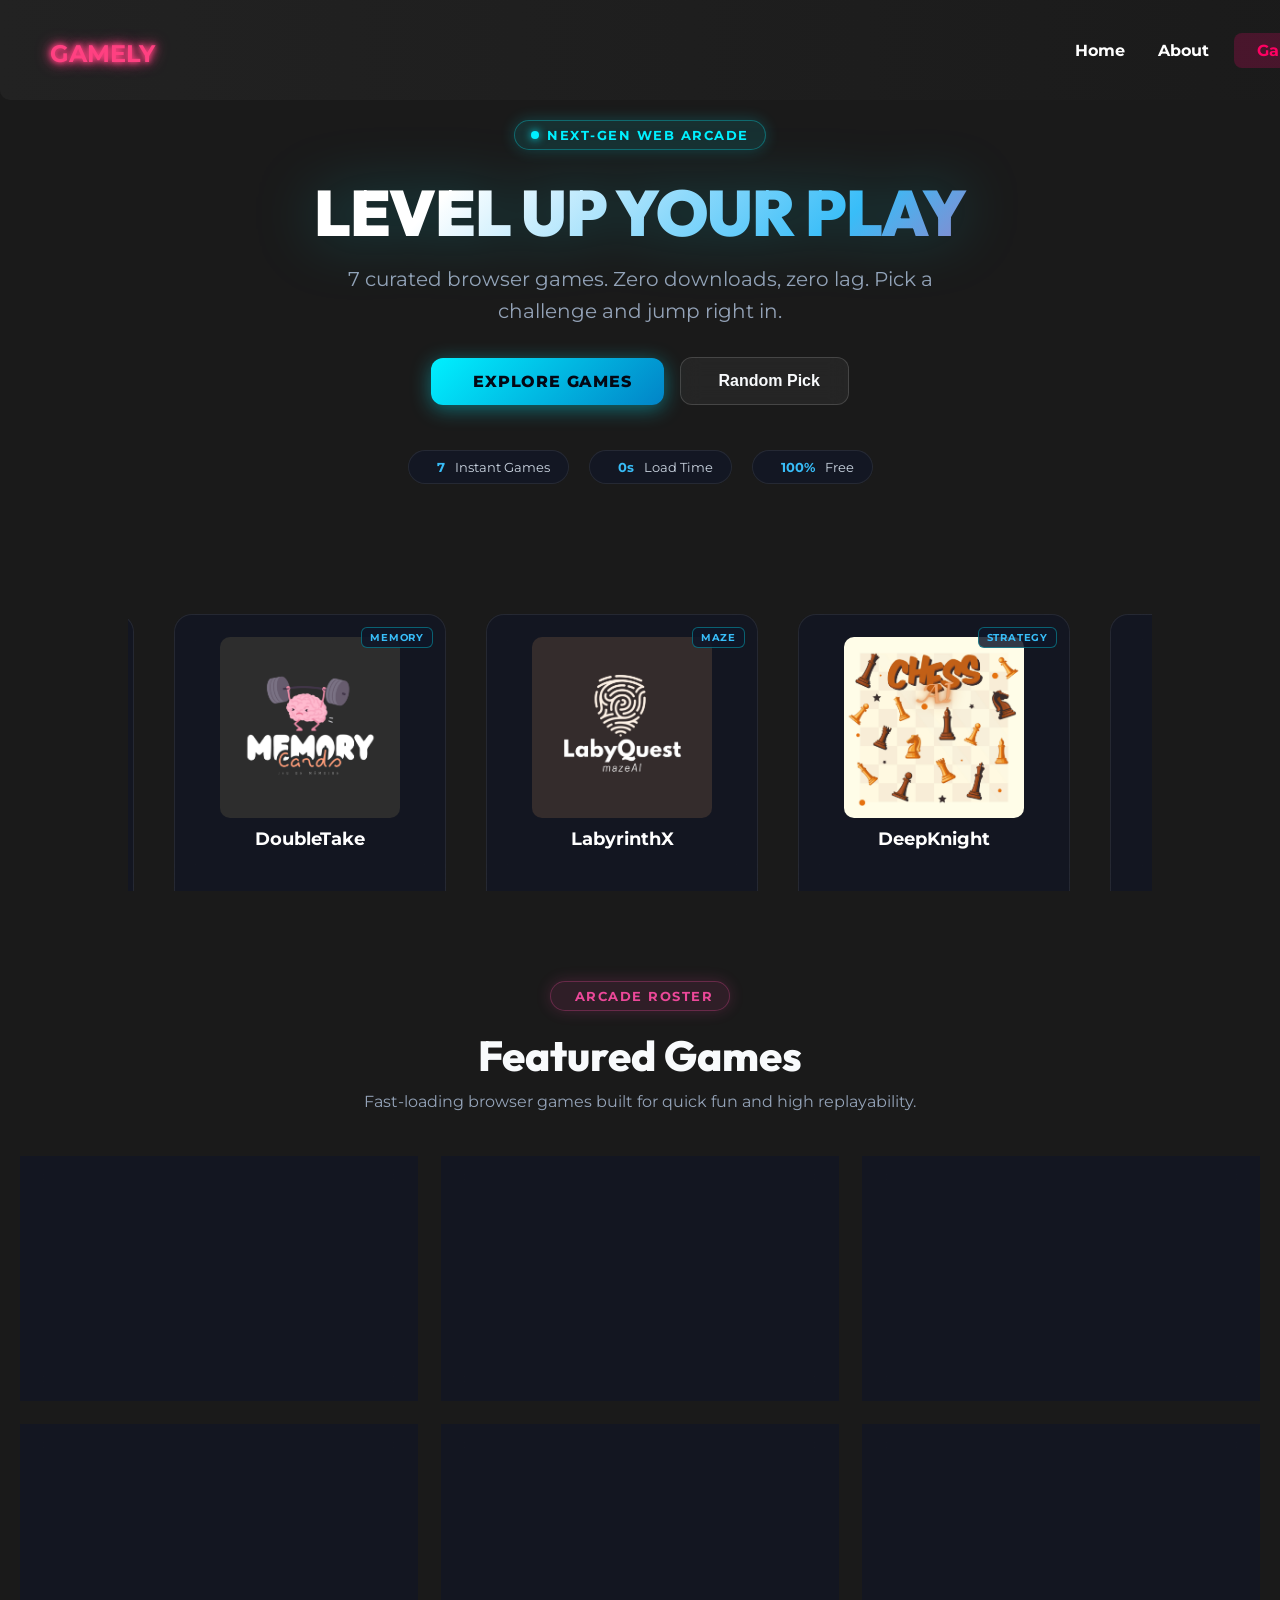
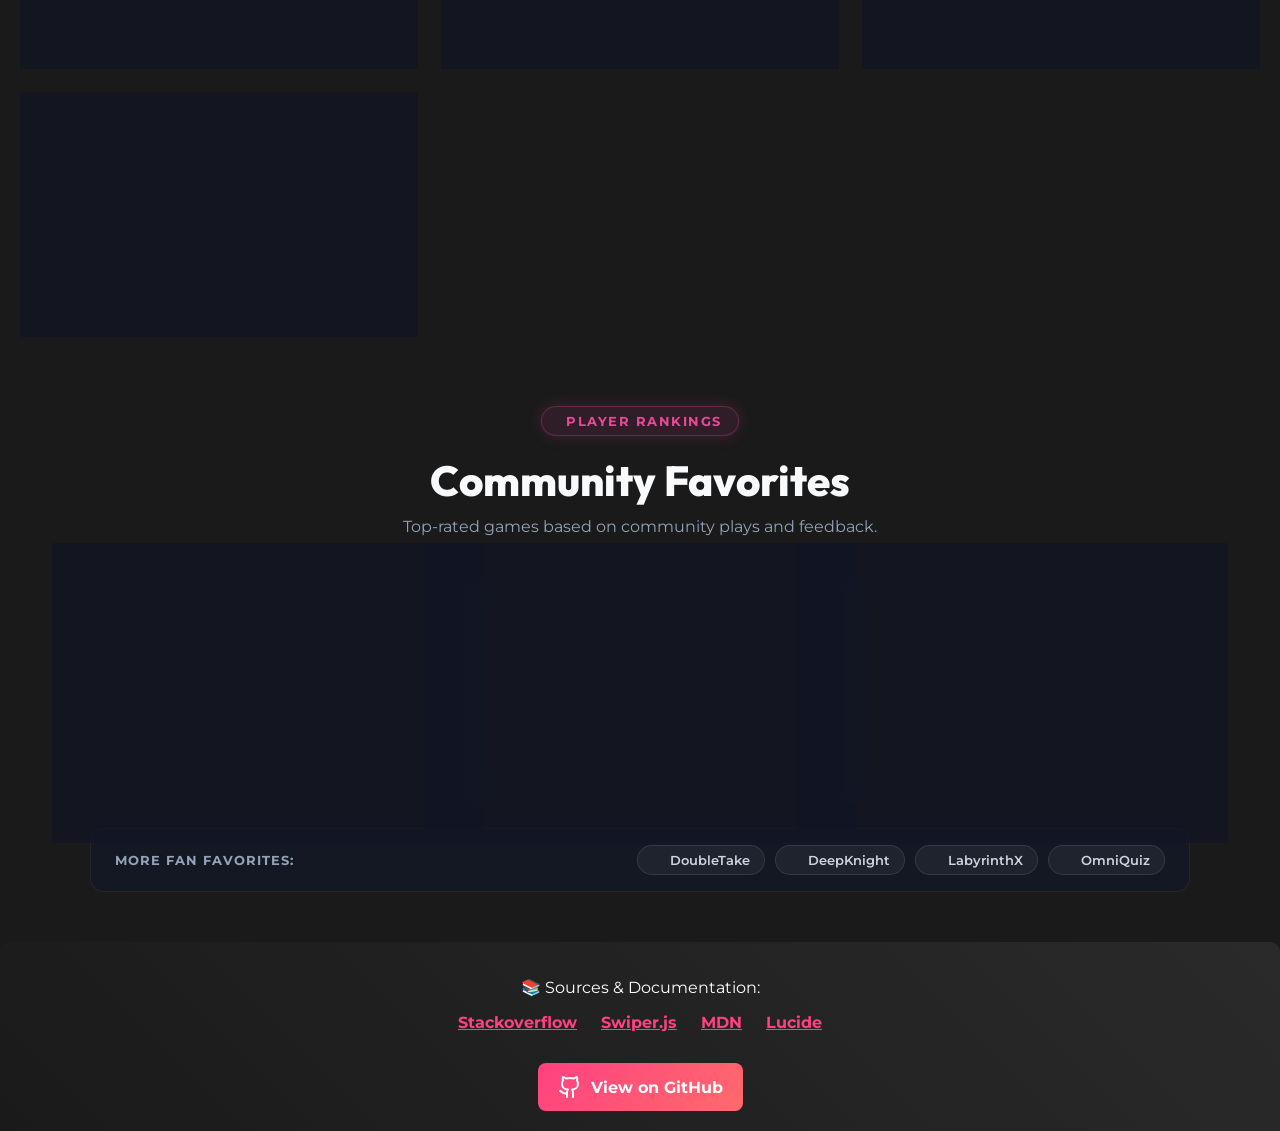
==== commit 08dc279d: "feat(ui): redesign home portal with modern cyber glassmorphism and concise copy" ====
--- a/interface/index.html
+++ b/interface/index.html
@@ -3,21 +3,29 @@
 <head>
     <meta charset="UTF-8">
     <meta name="viewport" content="width=device-width, initial-scale=1.0">
-    <title>Gamely - Home</title>
+    <title>Gamely - Next-Gen Web Arcade</title>
+    <link rel="icon" type="image/x-icon" href="images/favicon.ico">
+
+    <!-- Google Fonts -->
+    <link rel="preconnect" href="https://fonts.googleapis.com">
+    <link rel="preconnect" href="https://fonts.gstatic.com" crossorigin>
+    <link href="https://fonts.googleapis.com/css2?family=Outfit:wght@400;600;700;800;900&family=Space+Grotesk:wght@500;700&display=swap" rel="stylesheet">
+
+    <!-- Stylesheets & Libraries -->
     <link rel="stylesheet" href="css/styles.css">
-    <link rel="icon" type="image/x-icon" href="images/favicon.ico">
+    <link rel="stylesheet" href="https://cdn.jsdelivr.net/npm/swiper/swiper-bundle.min.css">
+    <link rel="stylesheet" href="https://cdnjs.cloudflare.com/ajax/libs/aos/2.3.4/aos.css">
     <script src="https://cdn.tailwindcss.com"></script>
     <script src="https://unpkg.com/lucide@latest"></script>
-    <link rel="stylesheet" href="https://cdn.jsdelivr.net/npm/swiper/swiper-bundle.min.css">
-    <link rel="stylesheet" href="https://cdnjs.cloudflare.com/ajax/libs/aos/2.3.4/aos.css">
 </head>
 <body>
 
+    <!-- 🌌 Navigation Header -->
     <header class="header">
         <h1 class="logo"><a href="index.html" class="neon-text">GAMELY</a></h1>
         <nav>
             <ul class="nav-links">
-                <li><a href="index.html"><i data-lucide="home"></i> Home</a></li>
+                <li><a href="index.html" class="active"><i data-lucide="home"></i> Home</a></li>
                 <li><a href="about.html"><i data-lucide="info"></i> About</a></li>
                 <li class="nav-jeux"><a href="jeux.html"><i data-lucide="gamepad-2"></i> Games</a></li>
             </ul>
@@ -28,60 +36,296 @@
     </header>    
 
     <main class="content">
-        <section class="hero" data-aos="fade-up">
-            <img src="images/gamely.png" alt="Gamely Logo" class="hero-logo" data-aos="fade-up">
-            <h1 class="hero-title">
-                <a href="#top_jeux" style="color: inherit; text-decoration: none;">
-                    Play Incredible Web Games!
+        <!-- 🚀 Futuristic Hero Section -->
+        <section class="hero-v2" data-aos="fade-up">
+            <div class="hero-badge">
+                <span class="pulse-dot"></span>
+                <span>Next-Gen Web Arcade</span>
+            </div>
+            <h1 class="hero-v2-title">LEVEL UP YOUR PLAY</h1>
+            <p class="hero-v2-subtitle">7 curated browser games. Zero downloads, zero lag. Pick a challenge and jump right in.</p>
+            
+            <div class="hero-cta-group">
+                <a href="#games-roster" class="cta-primary-btn">
+                    <i data-lucide="gamepad-2"></i> Explore Games
                 </a>
-            </h1>
-            <button class="play-button" onclick="window.location.href='jeux.html'">Play Now</button>
+                <button class="cta-secondary-btn" onclick="playRandomGame()">
+                    <i data-lucide="dices"></i> Random Pick
+                </button>
+            </div>
+
+            <div class="hero-stats-row">
+                <div class="stat-pill"><i data-lucide="sparkles"></i> <strong>7</strong> Instant Games</div>
+                <div class="stat-pill"><i data-lucide="zap"></i> <strong>0s</strong> Load Time</div>
+                <div class="stat-pill"><i data-lucide="trophy"></i> <strong>100%</strong> Free</div>
+            </div>
         </section>
         
-        <!-- 🎮 Carousel Jeux + liens ancres en js (vers page jeux.html) -->
+        <!-- 🎡 Dynamic Carousel Showcase -->
         <div class="carousel-container" data-aos="fade-up"> 
             <div class="swiper mySwiper">
                 <div class="swiper-wrapper">
-                    <div class="swiper-slide" onclick="redirectToJeux(0)">
+                    <div class="swiper-slide" onclick="openPopup(0)" style="cursor: pointer;">
+                        <span class="slide-category-badge">Mind</span>
                         <img src="images/legilimens.png" alt="Telepath">
                         <h3>Telepath</h3>
                     </div>
-                    <div class="swiper-slide" onclick="redirectToJeux(1)">
+                    <div class="swiper-slide" onclick="openPopup(1)" style="cursor: pointer;">
+                        <span class="slide-category-badge">Memory</span>
                         <img src="images/memorycard.png" alt="DoubleTake">
                         <h3>DoubleTake</h3>
                     </div>
-                    <div class="swiper-slide" onclick="redirectToJeux(2)">
+                    <div class="swiper-slide" onclick="openPopup(2)" style="cursor: pointer;">
+                        <span class="slide-category-badge">Maze</span>
                         <img src="images/labyquest.png" alt="LabyrinthX">
                         <h3>LabyrinthX</h3>
                     </div>
-                    <div class="swiper-slide" onclick="redirectToJeux(3)">
+                    <div class="swiper-slide" onclick="openPopup(3)" style="cursor: pointer;">
+                        <span class="slide-category-badge">Strategy</span>
                         <img src="images/aichess.png" alt="DeepKnight">
                         <h3>DeepKnight</h3>
                     </div>
-                    <div class="swiper-slide" onclick="redirectToJeux(4)">
+                    <div class="swiper-slide" onclick="openPopup(4)" style="cursor: pointer;">
+                        <span class="slide-category-badge">Arcade</span>
                         <img src="images/pacman.png" alt="OrbitMan">
                         <h3>OrbitMan</h3>
                     </div>
-                    <div class="swiper-slide" onclick="redirectToJeux(5)">
+                    <div class="swiper-slide" onclick="openPopup(5)" style="cursor: pointer;">
+                        <span class="slide-category-badge">Racing</span>
                         <img src="images/speedyverse.png" alt="HyperDrive 3D">
                         <h3>HyperDrive 3D</h3>
                     </div>
-                    <div class="swiper-slide" onclick="redirectToJeux(6)">
+                    <div class="swiper-slide" onclick="openPopup(6)" style="cursor: pointer;">
+                        <span class="slide-category-badge">Trivia</span>
                         <img src="images/quiz.png" alt="OmniQuiz">
                         <h3>OmniQuiz</h3>
                     </div>  
                 </div>
             </div>
         </div>
-        <!-- Popups des jeux -->
+
+        <!-- 🕹️ Games Roster Grid (Replaces old table) -->
+        <section id="games-roster" class="roster-section" data-aos="fade-up">
+            <div class="section-head">
+                <div class="section-badge">
+                    <i data-lucide="layout-grid"></i>
+                    <span>Arcade Roster</span>
+                </div>
+                <h2>Featured Games</h2>
+                <p>Fast-loading browser games built for quick fun and high replayability.</p>
+            </div>
+
+            <div class="games-roster-grid">
+                <!-- Card 0: Telepath -->
+                <article class="roster-card" data-aos="fade-up" data-aos-delay="50">
+                    <div class="roster-card-top">
+                        <img src="images/legilimens.png" alt="Telepath" class="roster-thumb">
+                        <div class="roster-info">
+                            <h3>Telepath</h3>
+                            <span class="roster-genre">Mind / Logic</span>
+                        </div>
+                    </div>
+                    <p class="roster-desc">Mathematical mentalism trick that decodes the card you picked.</p>
+                    <div class="roster-actions">
+                        <button class="roster-play-btn" onclick="openGame(0)">
+                            <i data-lucide="play"></i> Play
+                        </button>
+                        <button class="roster-info-btn" onclick="openPopup(0)">
+                            <i data-lucide="info"></i> Controls
+                        </button>
+                    </div>
+                </article>
+
+                <!-- Card 1: DoubleTake -->
+                <article class="roster-card" data-aos="fade-up" data-aos-delay="100">
+                    <div class="roster-card-top">
+                        <img src="images/memorycard.png" alt="DoubleTake" class="roster-thumb">
+                        <div class="roster-info">
+                            <h3>DoubleTake</h3>
+                            <span class="roster-genre">Memory</span>
+                        </div>
+                    </div>
+                    <p class="roster-desc">Race the clock to flip and pair matching cyber tiles.</p>
+                    <div class="roster-actions">
+                        <button class="roster-play-btn" onclick="openGame(1)">
+                            <i data-lucide="play"></i> Play
+                        </button>
+                        <button class="roster-info-btn" onclick="openPopup(1)">
+                            <i data-lucide="info"></i> Controls
+                        </button>
+                    </div>
+                </article>
+
+                <!-- Card 2: LabyrinthX -->
+                <article class="roster-card" data-aos="fade-up" data-aos-delay="150">
+                    <div class="roster-card-top">
+                        <img src="images/labyquest.png" alt="LabyrinthX" class="roster-thumb">
+                        <div class="roster-info">
+                            <h3>LabyrinthX</h3>
+                            <span class="roster-genre">Adventure</span>
+                        </div>
+                    </div>
+                    <p class="roster-desc">Navigate procedurally generated mazes to find the exit in time.</p>
+                    <div class="roster-actions">
+                        <button class="roster-play-btn" onclick="openGame(2)">
+                            <i data-lucide="play"></i> Play
+                        </button>
+                        <button class="roster-info-btn" onclick="openPopup(2)">
+                            <i data-lucide="info"></i> Controls
+                        </button>
+                    </div>
+                </article>
+
+                <!-- Card 3: DeepKnight -->
+                <article class="roster-card" data-aos="fade-up" data-aos-delay="200">
+                    <div class="roster-card-top">
+                        <img src="images/aichess.png" alt="DeepKnight" class="roster-thumb">
+                        <div class="roster-info">
+                            <h3>DeepKnight</h3>
+                            <span class="roster-genre">Strategy</span>
+                        </div>
+                    </div>
+                    <p class="roster-desc">Outsmart intelligent chess bots in dynamic tactical combat.</p>
+                    <div class="roster-actions">
+                        <button class="roster-play-btn" onclick="openGame(3)">
+                            <i data-lucide="play"></i> Play
+                        </button>
+                        <button class="roster-info-btn" onclick="openPopup(3)">
+                            <i data-lucide="info"></i> Controls
+                        </button>
+                    </div>
+                </article>
+
+                <!-- Card 4: OrbitMan -->
+                <article class="roster-card" data-aos="fade-up" data-aos-delay="250">
+                    <div class="roster-card-top">
+                        <img src="images/pacman.png" alt="OrbitMan" class="roster-thumb">
+                        <div class="roster-info">
+                            <h3>OrbitMan</h3>
+                            <span class="roster-genre">Arcade</span>
+                        </div>
+                    </div>
+                    <p class="roster-desc">Chomp power orbs and outrun glowing ghost patrol units.</p>
+                    <div class="roster-actions">
+                        <button class="roster-play-btn" onclick="openGame(4)">
+                            <i data-lucide="play"></i> Play
+                        </button>
+                        <button class="roster-info-btn" onclick="openPopup(4)">
+                            <i data-lucide="info"></i> Controls
+                        </button>
+                    </div>
+                </article>
+
+                <!-- Card 5: HyperDrive 3D -->
+                <article class="roster-card" data-aos="fade-up" data-aos-delay="300">
+                    <div class="roster-card-top">
+                        <img src="images/speedyverse.png" alt="HyperDrive 3D" class="roster-thumb">
+                        <div class="roster-info">
+                            <h3>HyperDrive 3D</h3>
+                            <span class="roster-genre">Racing</span>
+                        </div>
+                    </div>
+                    <p class="roster-desc">High-speed pseudo-3D highway racer with traffic evasion.</p>
+                    <div class="roster-actions">
+                        <button class="roster-play-btn" onclick="openGame(5)">
+                            <i data-lucide="play"></i> Play
+                        </button>
+                        <button class="roster-info-btn" onclick="openPopup(5)">
+                            <i data-lucide="info"></i> Controls
+                        </button>
+                    </div>
+                </article>
+
+                <!-- Card 6: OmniQuiz -->
+                <article class="roster-card" data-aos="fade-up" data-aos-delay="350">
+                    <div class="roster-card-top">
+                        <img src="images/quiz.png" alt="OmniQuiz" class="roster-thumb">
+                        <div class="roster-info">
+                            <h3>OmniQuiz</h3>
+                            <span class="roster-genre">Trivia</span>
+                        </div>
+                    </div>
+                    <p class="roster-desc">Rapid-fire questions to test your web and tech knowledge.</p>
+                    <div class="roster-actions">
+                        <button class="roster-play-btn" onclick="openGame(6)">
+                            <i data-lucide="play"></i> Play
+                        </button>
+                        <button class="roster-info-btn" onclick="openPopup(6)">
+                            <i data-lucide="info"></i> Controls
+                        </button>
+                    </div>
+                </article>
+            </div>
+        </section>        
+        
+        <!-- 🏆 Community Favorites Podium (Replaces old <ol>) -->
+        <section class="podium-section" data-aos="fade-up">
+            <div class="section-head">
+                <div class="section-badge">
+                    <i data-lucide="award"></i>
+                    <span>Player Rankings</span>
+                </div>
+                <h2>Community Favorites</h2>
+                <p>Top-rated games based on community plays and feedback.</p>
+            </div>
+
+            <div class="podium-grid">
+                <!-- Gold #1: Telepath -->
+                <div class="podium-card podium-gold" onclick="openGame(0)">
+                    <div class="podium-badge">🥇</div>
+                    <span class="roster-genre">#1 Most Played</span>
+                    <h3>Telepath</h3>
+                    <p>Mind-reading mentalism magic.</p>
+                    <button class="roster-play-btn" style="width: 100%;">
+                        <i data-lucide="play"></i> Play Now
+                    </button>
+                </div>
+
+                <!-- Silver #2: OrbitMan -->
+                <div class="podium-card podium-silver" onclick="openGame(4)">
+                    <div class="podium-badge">🥈</div>
+                    <span class="roster-genre">#2 Runner-Up</span>
+                    <h3>OrbitMan</h3>
+                    <p>Pure retro arcade adrenaline.</p>
+                    <button class="roster-play-btn" style="width: 100%;">
+                        <i data-lucide="play"></i> Play Now
+                    </button>
+                </div>
+
+                <!-- Bronze #3: HyperDrive 3D -->
+                <div class="podium-card podium-bronze" onclick="openGame(5)">
+                    <div class="podium-badge">🥉</div>
+                    <span class="roster-genre">#3 Crowd Pick</span>
+                    <h3>HyperDrive 3D</h3>
+                    <p>High-velocity neon highway rush.</p>
+                    <button class="roster-play-btn" style="width: 100%;">
+                        <i data-lucide="play"></i> Play Now
+                    </button>
+                </div>
+            </div>
+
+            <!-- Honorable Mentions Chips -->
+            <div class="honorable-mentions-bar">
+                <span class="honorable-label">More Fan Favorites:</span>
+                <div class="honorable-chips">
+                    <button class="honorable-chip" onclick="openGame(1)"><i data-lucide="play" style="width: 12px; height: 12px;"></i> DoubleTake</button>
+                    <button class="honorable-chip" onclick="openGame(3)"><i data-lucide="play" style="width: 12px; height: 12px;"></i> DeepKnight</button>
+                    <button class="honorable-chip" onclick="openGame(2)"><i data-lucide="play" style="width: 12px; height: 12px;"></i> LabyrinthX</button>
+                    <button class="honorable-chip" onclick="openGame(6)"><i data-lucide="play" style="width: 12px; height: 12px;"></i> OmniQuiz</button>
+                </div>
+            </div>
+        </section>
+        
+        <!-- 🔍 Game Preview / Controls Modal -->
         <div id="popup-container" class="popup-container">
             <div class="popup-content">
                 <span class="close-btn" onclick="closePopup()">&times;</span>
                 <img id="popup-image" src="" alt="Game Image">
                 <h3 id="popup-title"></h3>
+                <p id="popup-creator" class="popup-creator"></p>
                 <p id="popup-description"></p>
         
-                <!-- Tableau des commandes -->
+                <!-- Controls Table -->
                 <table id="popup-commands" class="popup-commands">
                     <thead>
                         <tr>
@@ -96,109 +340,66 @@
         
                 <button id="play-game-btn" class="play-game-btn">Launch Game</button>
             </div>
-        </div>        
-
-        <!-- Game Information Table -->
-        <section id="top_jeux" class="table-section title-line" data-aos="fade-up">
-            <h2>📊 Game Information & Features</h2>
-            <table class="game-table">
-                <thead>
-                    <tr>
-                        <th>🎮 Game Title</th>
-                        <th>📝 Description</th>
-                        <th>📌 Category</th>
-                    </tr>
-                </thead>
-                <tbody>
-                    <tr>
-                        <td>Telepath</td>
-                        <td>A mind-bending card trick that reads your thoughts through math!</td>
-                        <td>Mindblowing</td>
-                    </tr>
-                    <tr>
-                        <td>DoubleTake</td>
-                        <td>A fast-paced memory challenge to match pairs of cards.</td>
-                        <td>Puzzle</td>
-                    </tr>
-                    <tr>
-                        <td>LabyrinthX</td>
-                        <td>Navigate and solve procedurally generated random mazes.</td>
-                        <td>Adventure</td>
-                    </tr>
-                    <tr>
-                        <td>DeepKnight</td>
-                        <td>Test your strategic wits against an intelligent chess AI.</td>
-                        <td>Strategy</td>
-                    </tr>
-                    <tr>
-                        <td>OrbitMan</td>
-                        <td>Dodge the ghosts and consume every power orb on the grid.</td>
-                        <td>Arcade</td>
-                    </tr>
-                    <tr>
-                        <td>HyperDrive 3D</td>
-                        <td>High-octane pseudo-3D racer with oncoming traffic to evade.</td>
-                        <td>Action</td>
-                    </tr>
-                    <tr>
-                        <td>OmniQuiz</td>
-                        <td>Test your knowledge with dynamic trivia and interactive questions!</td>
-                        <td>Quiz</td>
-                    </tr>
-                </tbody>
-            </table>
-        </section>        
-        
-        <!-- 🎖️ Community Favorites -->
-        <section class="game-ranking" data-aos="fade-up">
-            <h2>🎖️ Community Favorites</h2>
-            <ol>
-                <li>1️⃣ <strong>Telepath</strong> - A mind-bending mentalism trick!</li>
-                <li>2️⃣ <strong>OrbitMan</strong> - Retro arcade nostalgia and guaranteed thrills!</li>
-                <li>3️⃣ <strong>HyperDrive 3D</strong> - Fast-paced highway racing excitement.</li>
-                <li>4️⃣ <strong>DoubleTake</strong> - Train your memory and focus!</li>
-                <li>5️⃣ <strong>DeepKnight</strong> - Intellectual chess challenge against an AI.</li>
-                <li>6️⃣ <strong>LabyrinthX</strong> - Escape the maze in this procedural adventure.</li>
-                <li>7️⃣ <strong>OmniQuiz</strong> - Test your knowledge across fun trivia rounds!</li>
-            </ol>
-        </section>
-        
+        </div>
+
+        <!-- 🎮 Direct Play Iframe Modal -->
+        <div id="game-popup" class="game-popup">
+            <div class="game-popup-content">
+                <div class="game-popup-header">
+                    <div class="game-controls">
+                        <button id="fullscreen-btn" class="fullscreen-btn" onclick="toggleFullscreen()">
+                            <i data-lucide="maximize"></i> Fullscreen
+                        </button>
+                        <button id="reload-game-btn" class="reload-game-btn" onclick="reloadGame()">
+                            <i data-lucide="refresh-cw"></i> Restart
+                        </button>
+                    </div>
+                    <span class="close-game-btn" onclick="closeGamePopup()">
+                        <i data-lucide="x"></i>
+                    </span>
+                </div>        
+                <iframe id="game-iframe" src="" frameborder="0"></iframe>
+            </div>
+        </div>
+
     </main>
     
-    <!-- 🌍 Footer with sources and credits -->
+    <!-- 🌍 Modernized Footer -->
     <footer class="footer" data-aos="fade-up">
         <p>📚 Sources & Documentation:</p>
         <ul>
             <li><a href="https://stackoverflow.com/" target="_blank">Stackoverflow</a></li>
             <li><a href="https://swiperjs.com/" target="_blank">Swiper.js</a></li>
             <li><a href="https://developer.mozilla.org/" target="_blank">MDN</a></li>
-            <li><a href="https://lucide.dev/" target="_blank">LucideIcon</a></li>
+            <li><a href="https://lucide.dev/" target="_blank">Lucide</a></li>
         </ul>
-        <!-- 🔗 Button to GitHub -->
         <div class="github-btn">
-            <a href="#" target="_blank">
+            <a href="https://github.com/TEERTH-KOLHI/7-Games" target="_blank">
                 <img src="images/github.svg" alt="GitHub" class="github-icon"> View on GitHub
             </a>
         </div>
     </footer>
 
+    <!-- Scripts -->
     <script src="https://cdn.jsdelivr.net/npm/swiper/swiper-bundle.min.js"></script>
     <script src="https://cdnjs.cloudflare.com/ajax/libs/aos/2.3.4/aos.js"></script>
     <script src="js/script.js"></script>
     <script>
-        AOS.init();
+        lucide.createIcons();
+        AOS.init({ duration: 700, once: true });
+
         var swiper = new Swiper(".mySwiper", {
             slidesPerView: "auto",
             spaceBetween: 20,
             loop: true,
             autoplay: {
-                delay: 3000,
+                delay: 2600,
                 disableOnInteraction: false,
             },
             breakpoints: {
                 640: { slidesPerView: 2, spaceBetween: 20 },
-                768: { slidesPerView: 3, spaceBetween: 30 },
-                1024: { slidesPerView: 4, spaceBetween: 40 }
+                768: { slidesPerView: 3, spaceBetween: 24 },
+                1024: { slidesPerView: 4, spaceBetween: 30 }
             }
         });
 
@@ -206,6 +407,11 @@
             const navLinks = document.querySelector(".nav-links");
             navLinks.classList.toggle("active");
         }
+
+        function playRandomGame() {
+            const randomIndex = Math.floor(Math.random() * 7);
+            openGame(randomIndex);
+        }
     </script>
 </body>
 </html>
--- a/interface/css/styles.css
+++ b/interface/css/styles.css
@@ -1315,3 +1315,512 @@
     opacity: 1;
     transform: scale(1.3);
 }
+
+/* ==========================================================================
+   🎮 MODERN PORTAL UI ENHANCEMENTS (Home & Roster)
+   ========================================================================== */
+
+/* 🌟 Global Portal Aesthetic */
+:root {
+    --portal-bg: #090a10;
+    --portal-card-bg: rgba(18, 22, 38, 0.7);
+    --portal-card-border: rgba(255, 255, 255, 0.08);
+    --portal-card-hover: rgba(0, 240, 255, 0.4);
+    --portal-cyan: #00f0ff;
+    --portal-pink: #ec4899;
+    --portal-purple: #8b5cf6;
+}
+
+/* 🏷️ Glowing Pill Badges */
+.hero-badge,
+.section-badge {
+    display: inline-flex;
+    align-items: center;
+    gap: 8px;
+    padding: 6px 16px;
+    border-radius: 9999px;
+    font-size: 13px;
+    font-weight: 700;
+    letter-spacing: 1.5px;
+    text-transform: uppercase;
+    background: rgba(0, 240, 255, 0.1);
+    color: var(--portal-cyan);
+    border: 1px solid rgba(0, 240, 255, 0.3);
+    box-shadow: 0 0 15px rgba(0, 240, 255, 0.2);
+    margin-bottom: 18px;
+}
+
+.section-badge {
+    background: rgba(236, 72, 153, 0.1);
+    color: var(--portal-pink);
+    border-color: rgba(236, 72, 153, 0.3);
+    box-shadow: 0 0 15px rgba(236, 72, 153, 0.2);
+}
+
+.pulse-dot {
+    width: 8px;
+    height: 8px;
+    border-radius: 50%;
+    background: var(--portal-cyan);
+    box-shadow: 0 0 8px var(--portal-cyan);
+    animation: pulseGlow 1.8s infinite;
+}
+
+@keyframes pulseGlow {
+    0%, 100% { opacity: 1; transform: scale(1); }
+    50% { opacity: 0.4; transform: scale(1.3); }
+}
+
+/* 🚀 Hero Section Overhaul */
+.hero-v2 {
+    text-align: center;
+    padding: 120px 20px 50px;
+    max-width: 1000px;
+    margin: 0 auto;
+    position: relative;
+}
+
+.hero-v2-title {
+    font-family: 'Outfit', sans-serif;
+    font-size: clamp(36px, 5.5vw, 64px);
+    font-weight: 900;
+    line-height: 1.1;
+    letter-spacing: -1px;
+    margin: 10px 0 15px;
+    background: linear-gradient(135deg, #ffffff 30%, #38bdf8 70%, #ec4899 100%);
+    -webkit-background-clip: text;
+    background-clip: text;
+    -webkit-text-fill-color: transparent;
+    filter: drop-shadow(0 0 30px rgba(0, 240, 255, 0.25));
+}
+
+.hero-v2-subtitle {
+    font-size: clamp(16px, 2vw, 20px);
+    color: #94a3b8;
+    max-width: 650px;
+    margin: 0 auto 30px;
+    line-height: 1.6;
+}
+
+.hero-cta-group {
+    display: flex;
+    justify-content: center;
+    align-items: center;
+    gap: 16px;
+    flex-wrap: wrap;
+    margin-bottom: 45px;
+}
+
+.cta-primary-btn {
+    display: inline-flex;
+    align-items: center;
+    gap: 10px;
+    background: linear-gradient(135deg, #00f0ff, #0284c7);
+    color: #040814;
+    padding: 14px 32px;
+    font-size: 16px;
+    font-weight: 800;
+    border-radius: 12px;
+    text-decoration: none;
+    text-transform: uppercase;
+    letter-spacing: 0.8px;
+    transition: all 0.3s cubic-bezier(0.4, 0, 0.2, 1);
+    box-shadow: 0 4px 20px rgba(0, 240, 255, 0.4);
+    border: none;
+    cursor: pointer;
+}
+
+.cta-primary-btn:hover {
+    transform: translateY(-3px) scale(1.03);
+    box-shadow: 0 8px 30px rgba(0, 240, 255, 0.6);
+    color: #000;
+}
+
+.cta-secondary-btn {
+    display: inline-flex;
+    align-items: center;
+    gap: 10px;
+    background: rgba(255, 255, 255, 0.05);
+    color: #f8fafc;
+    padding: 14px 28px;
+    font-size: 16px;
+    font-weight: 700;
+    border-radius: 12px;
+    text-decoration: none;
+    border: 1px solid rgba(255, 255, 255, 0.15);
+    backdrop-filter: blur(10px);
+    transition: all 0.3s cubic-bezier(0.4, 0, 0.2, 1);
+    cursor: pointer;
+}
+
+.cta-secondary-btn:hover {
+    background: rgba(255, 255, 255, 0.12);
+    border-color: rgba(236, 72, 153, 0.6);
+    color: #ec4899;
+    transform: translateY(-3px);
+    box-shadow: 0 8px 25px rgba(236, 72, 153, 0.25);
+}
+
+.hero-stats-row {
+    display: flex;
+    justify-content: center;
+    gap: 20px;
+    flex-wrap: wrap;
+}
+
+.stat-pill {
+    display: inline-flex;
+    align-items: center;
+    gap: 10px;
+    padding: 8px 18px;
+    background: rgba(15, 23, 42, 0.6);
+    border: 1px solid rgba(255, 255, 255, 0.08);
+    border-radius: 9999px;
+    font-size: 13px;
+    color: #cbd5e1;
+    backdrop-filter: blur(8px);
+}
+
+.stat-pill strong {
+    color: #38bdf8;
+}
+
+/* 🎡 Carousel Slide Upgrades */
+.swiper-slide {
+    background: var(--portal-card-bg);
+    border: 1px solid var(--portal-card-border);
+    backdrop-filter: blur(14px);
+    border-radius: 18px;
+    padding: 22px;
+    transition: transform 0.4s ease, border-color 0.4s ease, box-shadow 0.4s ease;
+}
+
+.swiper-slide:hover {
+    transform: translateY(-6px) scale(1.03);
+    border-color: rgba(0, 240, 255, 0.5);
+    box-shadow: 0 15px 35px rgba(0, 240, 255, 0.25), inset 0 0 20px rgba(0, 240, 255, 0.08);
+}
+
+.slide-category-badge {
+    position: absolute;
+    top: 12px;
+    right: 12px;
+    background: rgba(15, 23, 42, 0.85);
+    border: 1px solid rgba(0, 240, 255, 0.35);
+    color: #38bdf8;
+    font-size: 10px;
+    font-weight: 700;
+    text-transform: uppercase;
+    letter-spacing: 0.8px;
+    padding: 3px 8px;
+    border-radius: 6px;
+}
+
+/* 🕹️ The Game Roster Grid */
+.roster-section {
+    max-width: 1240px;
+    margin: 60px auto;
+    padding: 0 20px;
+}
+
+.section-head {
+    text-align: center;
+    margin-bottom: 45px;
+}
+
+.section-head h2 {
+    font-family: 'Outfit', sans-serif;
+    font-size: clamp(28px, 4vw, 42px);
+    font-weight: 800;
+    color: #f8fafc;
+    margin: 0 0 10px;
+}
+
+.section-head p {
+    color: #94a3b8;
+    font-size: 16px;
+    max-width: 600px;
+    margin: 0 auto;
+}
+
+.games-roster-grid {
+    display: grid;
+    grid-template-columns: repeat(auto-fill, minmax(320px, 1fr));
+    gap: 24px;
+}
+
+.roster-card {
+    background: var(--portal-card-bg);
+    border: 1px solid var(--portal-card-border);
+    border-radius: 18px;
+    padding: 24px;
+    display: flex;
+    flex-direction: column;
+    justify-content: space-between;
+    transition: all 0.35s cubic-bezier(0.4, 0, 0.2, 1);
+    backdrop-filter: blur(12px);
+    position: relative;
+    overflow: hidden;
+}
+
+.roster-card::before {
+    content: "";
+    position: absolute;
+    top: 0;
+    left: 0;
+    right: 0;
+    height: 3px;
+    background: linear-gradient(90deg, transparent, var(--portal-cyan), transparent);
+    opacity: 0;
+    transition: opacity 0.35s;
+}
+
+.roster-card:hover {
+    transform: translateY(-6px);
+    border-color: rgba(0, 240, 255, 0.4);
+    box-shadow: 0 16px 40px rgba(0, 0, 0, 0.5), 0 0 25px rgba(0, 240, 255, 0.15);
+}
+
+.roster-card:hover::before {
+    opacity: 1;
+}
+
+.roster-card-top {
+    display: flex;
+    align-items: center;
+    gap: 16px;
+    margin-bottom: 16px;
+}
+
+.roster-thumb {
+    width: 64px;
+    height: 64px;
+    border-radius: 14px;
+    object-fit: cover;
+    background: rgba(15, 23, 42, 0.8);
+    border: 1px solid rgba(255, 255, 255, 0.1);
+    padding: 6px;
+    flex-shrink: 0;
+    transition: transform 0.3s;
+}
+
+.roster-card:hover .roster-thumb {
+    transform: scale(1.08) rotate(2deg);
+    border-color: var(--portal-cyan);
+}
+
+.roster-info h3 {
+    font-family: 'Outfit', sans-serif;
+    font-size: 20px;
+    font-weight: 800;
+    color: #ffffff;
+    margin: 0 0 4px;
+    letter-spacing: -0.3px;
+}
+
+.roster-genre {
+    display: inline-block;
+    font-size: 11px;
+    font-weight: 700;
+    text-transform: uppercase;
+    letter-spacing: 0.8px;
+    color: #38bdf8;
+    background: rgba(56, 189, 248, 0.12);
+    padding: 2px 8px;
+    border-radius: 4px;
+}
+
+.roster-desc {
+    color: #94a3b8;
+    font-size: 14px;
+    line-height: 1.5;
+    margin: 0 0 20px;
+    flex-grow: 1;
+}
+
+.roster-actions {
+    display: flex;
+    gap: 10px;
+    margin-top: auto;
+}
+
+.roster-play-btn {
+    flex: 1;
+    display: inline-flex;
+    align-items: center;
+    justify-content: center;
+    gap: 8px;
+    padding: 10px 16px;
+    background: linear-gradient(135deg, #ff4081, #ff6b6b);
+    color: #fff;
+    font-weight: 700;
+    font-size: 14px;
+    border-radius: 10px;
+    border: none;
+    cursor: pointer;
+    transition: all 0.3s;
+    text-decoration: none;
+}
+
+.roster-play-btn:hover {
+    background: linear-gradient(135deg, #ff6b6b, #ff4081);
+    transform: translateY(-2px);
+    box-shadow: 0 6px 20px rgba(255, 64, 129, 0.4);
+}
+
+.roster-info-btn {
+    display: inline-flex;
+    align-items: center;
+    justify-content: center;
+    padding: 10px 14px;
+    background: rgba(255, 255, 255, 0.06);
+    color: #cbd5e1;
+    border: 1px solid rgba(255, 255, 255, 0.1);
+    border-radius: 10px;
+    cursor: pointer;
+    font-size: 14px;
+    font-weight: 600;
+    transition: all 0.3s;
+}
+
+.roster-info-btn:hover {
+    background: rgba(255, 255, 255, 0.15);
+    color: #fff;
+    border-color: rgba(255, 255, 255, 0.25);
+}
+
+/* 🏆 Community Favorites Podium */
+.podium-section {
+    max-width: 1100px;
+    margin: 70px auto 40px;
+    padding: 0 20px;
+}
+
+.podium-grid {
+    display: grid;
+    grid-template-columns: repeat(3, 1fr);
+    gap: 20px;
+    margin-bottom: 24px;
+}
+
+.podium-card {
+    background: var(--portal-card-bg);
+    border-radius: 18px;
+    padding: 24px;
+    text-align: center;
+    border: 1px solid var(--portal-card-border);
+    backdrop-filter: blur(12px);
+    transition: all 0.35s ease;
+    cursor: pointer;
+    display: flex;
+    flex-direction: column;
+    align-items: center;
+}
+
+.podium-card:hover {
+    transform: translateY(-6px);
+}
+
+.podium-gold {
+    border-color: rgba(234, 179, 8, 0.5);
+    box-shadow: 0 0 25px rgba(234, 179, 8, 0.15);
+}
+.podium-gold:hover {
+    box-shadow: 0 10px 35px rgba(234, 179, 8, 0.35);
+}
+
+.podium-silver {
+    border-color: rgba(148, 163, 184, 0.5);
+    box-shadow: 0 0 25px rgba(148, 163, 184, 0.15);
+}
+.podium-silver:hover {
+    box-shadow: 0 10px 35px rgba(148, 163, 184, 0.35);
+}
+
+.podium-bronze {
+    border-color: rgba(217, 119, 6, 0.5);
+    box-shadow: 0 0 25px rgba(217, 119, 6, 0.15);
+}
+.podium-bronze:hover {
+    box-shadow: 0 10px 35px rgba(217, 119, 6, 0.35);
+}
+
+.podium-badge {
+    font-size: 32px;
+    margin-bottom: 8px;
+}
+
+.podium-card h3 {
+    font-family: 'Outfit', sans-serif;
+    font-size: 22px;
+    font-weight: 800;
+    color: #fff;
+    margin: 4px 0 6px;
+}
+
+.podium-card p {
+    color: #94a3b8;
+    font-size: 13px;
+    margin: 0 0 16px;
+    line-height: 1.4;
+}
+
+.honorable-mentions-bar {
+    background: rgba(15, 23, 42, 0.5);
+    border: 1px solid rgba(255, 255, 255, 0.06);
+    border-radius: 14px;
+    padding: 16px 24px;
+    display: flex;
+    align-items: center;
+    justify-content: space-between;
+    flex-wrap: wrap;
+    gap: 12px;
+}
+
+.honorable-label {
+    font-size: 13px;
+    font-weight: 700;
+    color: #94a3b8;
+    text-transform: uppercase;
+    letter-spacing: 1px;
+}
+
+.honorable-chips {
+    display: flex;
+    gap: 10px;
+    flex-wrap: wrap;
+}
+
+.honorable-chip {
+    background: rgba(255, 255, 255, 0.05);
+    border: 1px solid rgba(255, 255, 255, 0.1);
+    color: #cbd5e1;
+    padding: 6px 14px;
+    border-radius: 20px;
+    font-size: 13px;
+    font-weight: 600;
+    cursor: pointer;
+    transition: all 0.25s;
+    display: inline-flex;
+    align-items: center;
+    gap: 6px;
+    font-family: inherit;
+}
+
+.honorable-chip:hover {
+    background: rgba(0, 240, 255, 0.15);
+    border-color: var(--portal-cyan);
+    color: #fff;
+    transform: translateY(-2px);
+}
+
+/* 📱 Responsive Adjustments */
+@media (max-width: 900px) {
+    .podium-grid {
+        grid-template-columns: 1fr;
+    }
+    .games-roster-grid {
+        grid-template-columns: 1fr;
+    }
+}
+
